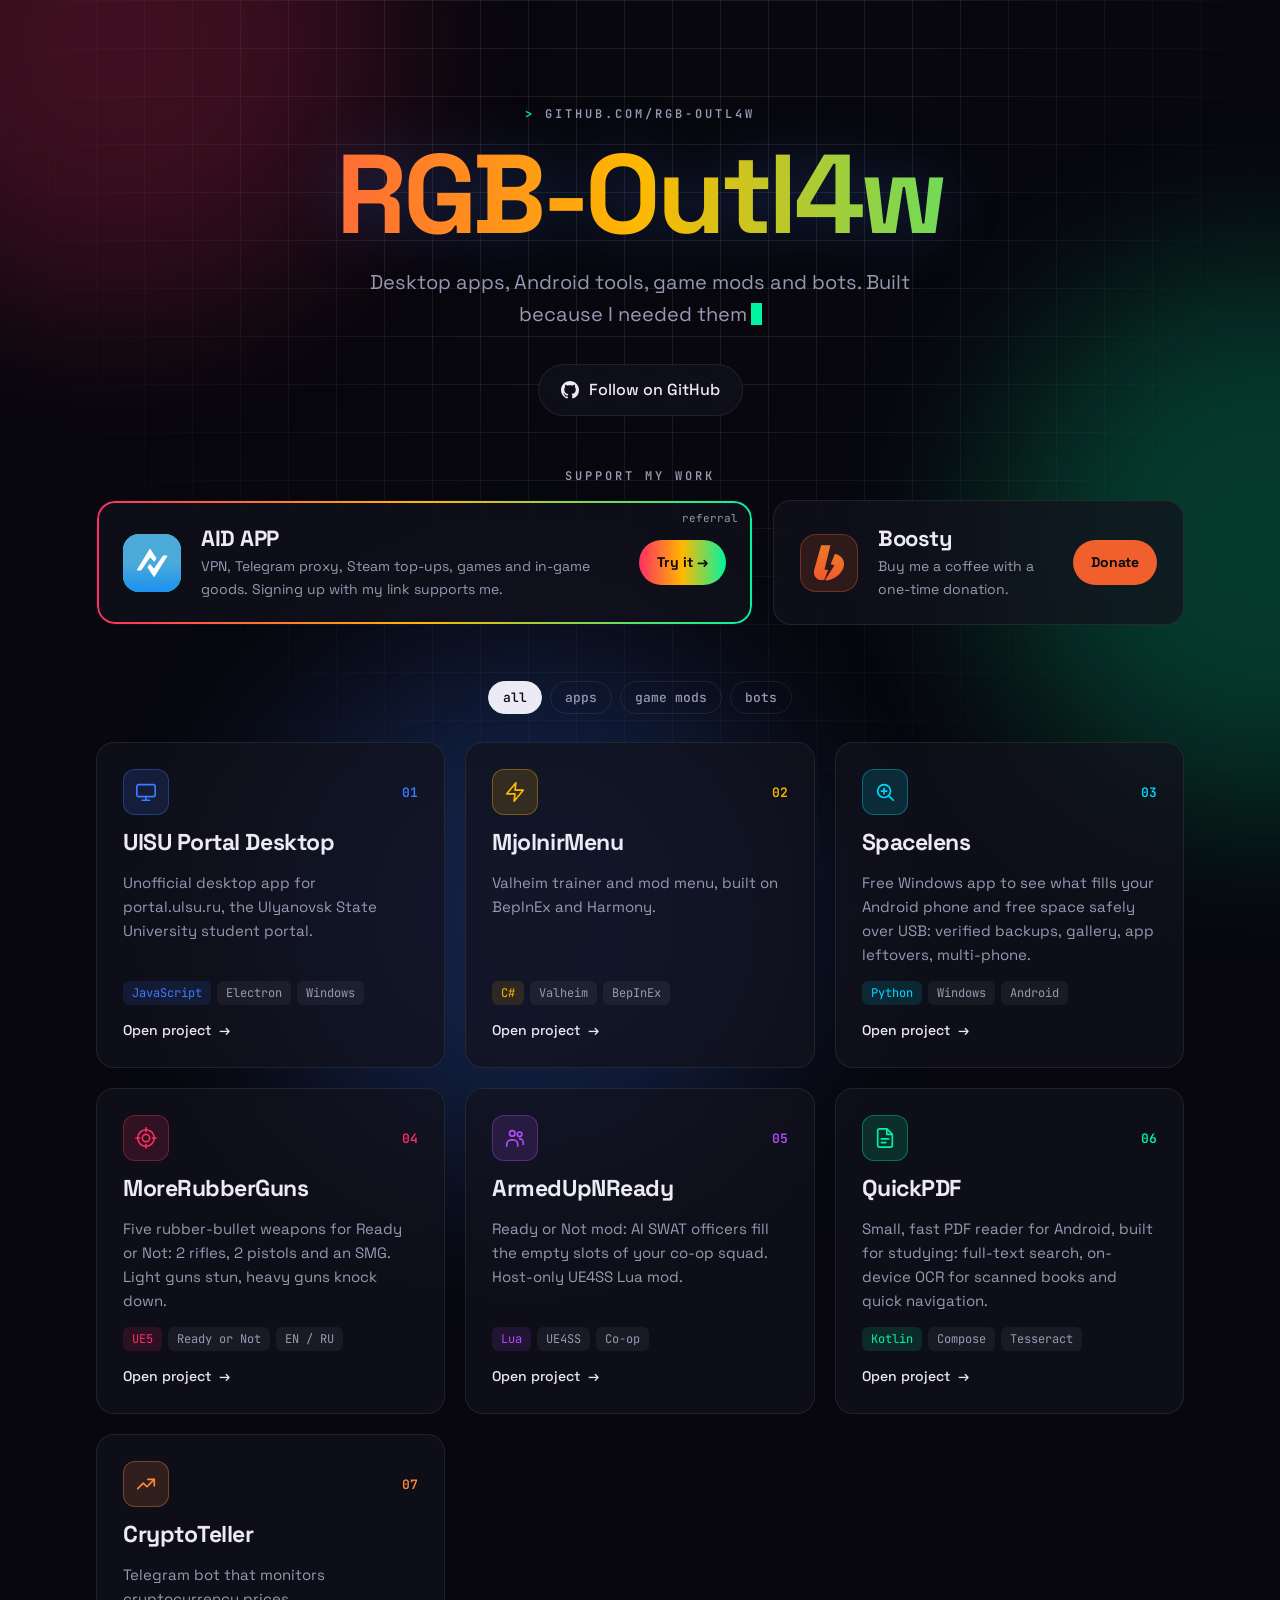
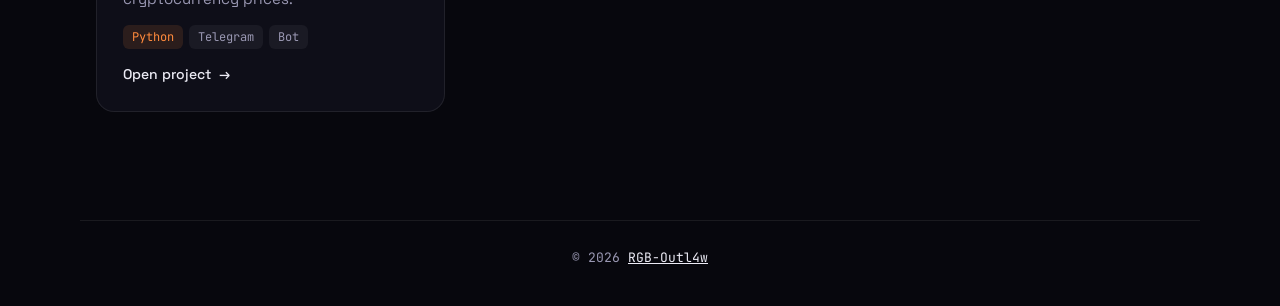
==== docs/index.html @ 531fd62b "Replace logo PNGs with inline SVG recreations Co-Authored-By: Claude Opus 5.5 <noreply@anthropic.com" ====
<!doctype html>
<html lang="en">
<head>
<meta charset="utf-8">
<meta name="viewport" content="width=device-width, initial-scale=1">
<title>RGB-Outl4w · Projects</title>
<meta name="description" content="Showcase of RGB-Outl4w's projects: desktop apps, Android apps, game mods and bots.">
<meta property="og:title" content="RGB-Outl4w · Projects">
<meta property="og:description" content="Desktop apps, Android apps, game mods and bots.">
<link rel="icon" href="data:image/svg+xml,<svg xmlns='http://www.w3.org/2000/svg' viewBox='0 0 100 100'><defs><linearGradient id='g'><stop offset='0' stop-color='%23ff2e63'/><stop offset='.5' stop-color='%2300f5a0'/><stop offset='1' stop-color='%233d7bff'/></linearGradient></defs><rect width='100' height='100' rx='22' fill='%230a0a12'/><text x='50' y='68' font-size='54' font-family='monospace' font-weight='700' text-anchor='middle' fill='url(%23g)'>O4</text></svg>">
<link rel="preconnect" href="https://fonts.googleapis.com">
<link rel="preconnect" href="https://fonts.gstatic.com" crossorigin>
<link href="https://fonts.googleapis.com/css2?family=Space+Grotesk:wght@400;500;700&family=JetBrains+Mono:wght@400;600&display=swap" rel="stylesheet">
<style>
  :root {
    --bg: #07070d;
    --panel: rgba(18, 18, 30, .72);
    --line: rgba(255, 255, 255, .08);
    --text: #ecebf5;
    --muted: #9a98b3;
    --r: #ff2e63;
    --g: #00f5a0;
    --b: #3d7bff;
    --rgb: linear-gradient(90deg, var(--r), #ffb800, var(--g), #00d9ff, var(--b), #b14dff, var(--r));
  }
  * { box-sizing: border-box; margin: 0; }
  html { scroll-behavior: smooth; }
  body {
    background: var(--bg);
    color: var(--text);
    font: 16px/1.6 "Space Grotesk", system-ui, sans-serif;
    min-height: 100vh;
    overflow-x: hidden;
  }
  /* Background: grid + drifting colour blobs */
  body::before {
    content: ""; position: fixed; inset: 0; z-index: -2;
    background-image:
      linear-gradient(var(--line) 1px, transparent 1px),
      linear-gradient(90deg, var(--line) 1px, transparent 1px);
    background-size: 48px 48px;
    mask-image: radial-gradient(ellipse at 50% 0%, #000 30%, transparent 75%);
  }
  .blob { position: fixed; z-index: -1; width: 42vmax; height: 42vmax; border-radius: 50%; filter: blur(90px); opacity: .22; animation: drift 22s ease-in-out infinite alternate; }
  .blob.r { background: var(--r); top: -18vmax; left: -12vmax; }
  .blob.g { background: var(--g); top: 30vh; right: -20vmax; animation-delay: -7s; }
  .blob.b { background: var(--b); bottom: -22vmax; left: 20vw; animation-delay: -14s; }
  @keyframes drift { to { transform: translate(8vmax, 6vmax) scale(1.15); } }

  .wrap { max-width: 1120px; margin: 0 auto; padding-inline: 16px; }

  /* Hero */
  header { padding-block: 12vh 6vh; text-align: center; }
  .tag { font: 600 12px/1 "JetBrains Mono", monospace; letter-spacing: .25em; text-transform: uppercase; color: var(--muted); }
  .tag::before { content: "> "; color: var(--g); }
  h1 {
    font-size: clamp(44px, 11vw, 112px); line-height: .95; font-weight: 700; letter-spacing: -.04em;
    margin: 22px 0 18px;
    background: var(--rgb); background-size: 300% 100%;
    -webkit-background-clip: text; background-clip: text; color: transparent;
    animation: shift 8s linear infinite;
    filter: drop-shadow(0 0 28px rgba(61, 123, 255, .25));
  }
  @keyframes shift { to { background-position: 300% 0; } }
  .lead { color: var(--muted); font-size: clamp(16px, 2.2vw, 20px); max-width: 560px; margin: 0 auto; }
  .cursor { display: inline-block; width: .55em; height: 1.1em; vertical-align: -.2em; background: var(--g); margin-left: 4px; animation: blink 1s steps(1) infinite; }
  @keyframes blink { 50% { opacity: 0; } }
  .cta { display: inline-flex; gap: 10px; align-items: center; margin-top: 34px; padding: 12px 22px; border-radius: 999px;
    color: var(--text); text-decoration: none; font-weight: 500; border: 1px solid var(--line); background: var(--panel); backdrop-filter: blur(8px);
    transition: border-color .2s, transform .2s; }
  .cta:hover { border-color: var(--g); transform: translateY(-2px); }
  .cta svg { width: 18px; height: 18px; fill: currentColor; }

  /* Support */
  .support { display: grid; grid-template-columns: 1.6fr 1fr; gap: 20px; margin-bottom: 56px; }
  .support-title { text-align: center; font: 600 12px/1 "JetBrains Mono", monospace; letter-spacing: .25em; text-transform: uppercase; color: var(--muted); margin-bottom: 18px; }
  .sup {
    --c: var(--g);
    position: relative; display: flex; align-items: center; gap: 20px; padding: 24px 26px; border-radius: 18px;
    text-decoration: none; color: inherit; background: var(--panel); backdrop-filter: blur(12px); border: 1px solid var(--line);
    overflow: hidden; transition: transform .3s, box-shadow .3s;
  }
  .sup:hover, .sup:focus-visible { transform: translateY(-4px); box-shadow: 0 18px 50px -18px color-mix(in srgb, var(--c) 60%, transparent); outline: none; }
  .sup .badge { position: absolute; top: 12px; right: 14px; font: 11px/1 "JetBrains Mono", monospace; color: var(--muted); }
  .sup .logo { flex: none; width: 58px; height: 58px; border-radius: 16px; display: grid; place-items: center; font: 700 20px/1 "Space Grotesk", sans-serif; color: var(--bg); background: var(--c); }
  .sup h3 { font-size: 22px; letter-spacing: -.02em; line-height: 1.2; }
  .sup p { color: var(--muted); font-size: 14px; margin-top: 4px; }
  .sup .body { flex: 1; min-width: 0; }
  .sup .btn {
    flex: none; padding: 11px 18px; border-radius: 999px; font-weight: 700; font-size: 14px; color: var(--bg); background: var(--c);
    transition: transform .3s;
  }
  .sup:hover .btn { transform: scale(1.06); }
  /* AID APP: always-on animated RGB border */
  .sup.aid { --c: #00f5a0; border-color: transparent; }
  .sup.aid::after {
    content: ""; position: absolute; inset: 0; border-radius: inherit; padding: 2px; pointer-events: none;
    background: var(--rgb); background-size: 300% 100%; animation: shift 5s linear infinite;
    -webkit-mask: linear-gradient(#000 0 0) content-box, linear-gradient(#000 0 0);
    -webkit-mask-composite: xor; mask-composite: exclude;
  }
  .sup.aid .btn { background: var(--rgb); background-size: 300% 100%; animation: shift 5s linear infinite; }
  .sup .logo { overflow: hidden; }
  .sup .logo svg { width: 100%; height: 100%; display: block; }
  .sup.boosty .logo { padding: 10px; background: color-mix(in srgb, var(--c) 14%, transparent); border: 1px solid color-mix(in srgb, var(--c) 35%, transparent); }
  /* Hover glow cycles through the same colours as the animated border */
  .sup.aid:hover, .sup.aid:focus-visible { animation: glow 5s linear infinite; }
  @keyframes glow {
    0%, 100% { box-shadow: 0 18px 50px -14px #ff2e63; }
    17% { box-shadow: 0 18px 50px -14px #ffb800; }
    33% { box-shadow: 0 18px 50px -14px #00f5a0; }
    50% { box-shadow: 0 18px 50px -14px #00d9ff; }
    67% { box-shadow: 0 18px 50px -14px #3d7bff; }
    83% { box-shadow: 0 18px 50px -14px #b14dff; }
  }
  .sup.boosty { --c: #f15f2c; }
  @media (max-width: 820px) {
    .support { grid-template-columns: 1fr; }
  }
  @media (max-width: 480px) {
    .sup { flex-wrap: wrap; padding: 22px; }
    .sup .btn { width: 100%; text-align: center; }
  }

  /* Filters */
  .filters { display: flex; flex-wrap: wrap; gap: 8px; justify-content: center; margin-bottom: 28px; }
  .filters button {
    font: 500 13px/1 "JetBrains Mono", monospace; color: var(--muted); cursor: pointer;
    padding: 9px 14px; border-radius: 999px; border: 1px solid var(--line); background: transparent; transition: .2s;
  }
  .filters button:hover { color: var(--text); }
  .filters button[aria-pressed="true"] { color: var(--bg); background: var(--text); border-color: var(--text); }

  /* Cards */
  .grid { display: grid; grid-template-columns: repeat(auto-fill, minmax(min(100%, 320px), 1fr)); gap: 20px; padding-bottom: 12vh; }
  .card {
    --c: var(--g);
    position: relative; display: flex; flex-direction: column; gap: 14px;
    padding: 26px; border-radius: 18px; text-decoration: none; color: inherit;
    background: var(--panel); backdrop-filter: blur(12px);
    border: 1px solid var(--line);
    transition: transform .35s cubic-bezier(.2, .8, .2, 1), border-color .35s, box-shadow .35s;
    opacity: 0; transform: translateY(24px);
  }
  .card.in { opacity: 1; transform: none; }
  .card[hidden] { display: none; }
  /* Spotlight following the cursor */
  .card::before {
    content: ""; position: absolute; inset: 0; border-radius: inherit; pointer-events: none; opacity: 0; transition: opacity .3s;
    background: radial-gradient(380px circle at var(--mx, 50%) var(--my, 50%), color-mix(in srgb, var(--c) 18%, transparent), transparent 60%);
  }
  /* Animated RGB border on hover */
  .card::after {
    content: ""; position: absolute; inset: -1px; border-radius: inherit; padding: 1px; pointer-events: none; opacity: 0; transition: opacity .3s;
    background: var(--rgb); background-size: 300% 100%; animation: shift 6s linear infinite;
    -webkit-mask: linear-gradient(#000 0 0) content-box, linear-gradient(#000 0 0);
    -webkit-mask-composite: xor; mask-composite: exclude;
  }
  .card:hover, .card:focus-visible { transform: translateY(-6px); box-shadow: 0 20px 50px -20px color-mix(in srgb, var(--c) 55%, transparent); outline: none; }
  .card:hover::before, .card:hover::after, .card:focus-visible::after { opacity: 1; }

  .top { display: flex; align-items: center; justify-content: space-between; }
  .num { font: 600 13px/1 "JetBrains Mono", monospace; color: var(--c); }
  .icon { width: 46px; height: 46px; display: grid; place-items: center; border-radius: 12px;
    background: color-mix(in srgb, var(--c) 14%, transparent); border: 1px solid color-mix(in srgb, var(--c) 35%, transparent); }
  .icon svg { width: 22px; height: 22px; stroke: var(--c); fill: none; stroke-width: 1.8; stroke-linecap: round; stroke-linejoin: round; }
  .card h2 { font-size: 23px; letter-spacing: -.02em; line-height: 1.2; }
  .card p { color: var(--muted); font-size: 15px; flex: 1; }
  .meta { display: flex; flex-wrap: wrap; gap: 6px; }
  .meta span { font: 12px/1 "JetBrains Mono", monospace; padding: 6px 9px; border-radius: 6px; background: rgba(255, 255, 255, .05); color: var(--muted); }
  .meta span:first-child { color: var(--c); background: color-mix(in srgb, var(--c) 12%, transparent); }
  .go { display: flex; align-items: center; gap: 8px; font-weight: 500; font-size: 14px; color: var(--text); }
  .go i { transition: transform .3s; font-style: normal; }
  .card:hover .go i { transform: translateX(6px); }

  footer { border-top: 1px solid var(--line); padding-block: 28px 40px; text-align: center; color: var(--muted); font: 13px "JetBrains Mono", monospace; }
  footer a { color: var(--text); }

  @media (prefers-reduced-motion: reduce) {
    *, *::before, *::after { animation: none !important; transition: none !important; }
    .card { opacity: 1; transform: none; }
  }
</style>
</head>
<body>
<div class="blob r"></div><div class="blob g"></div><div class="blob b"></div>

<header class="wrap">
  <div class="tag">github.com/RGB-Outl4w</div>
  <h1>RGB-Outl4w</h1>
  <p class="lead">Desktop apps, Android tools, game mods and bots. Built because I needed them<span class="cursor"></span></p>
  <a class="cta" href="https://github.com/RGB-Outl4w" target="_blank" rel="noopener">
    <svg viewBox="0 0 16 16" aria-hidden="true"><path d="M8 0C3.58 0 0 3.58 0 8c0 3.54 2.29 6.53 5.47 7.59.4.07.55-.17.55-.38 0-.19-.01-.82-.01-1.49-2.01.37-2.53-.49-2.69-.94-.09-.23-.48-.94-.82-1.13-.28-.15-.68-.52-.01-.53.63-.01 1.08.58 1.23.82.72 1.21 1.87.87 2.33.66.07-.52.28-.87.51-1.07-1.78-.2-3.64-.89-3.64-3.95 0-.87.31-1.59.82-2.15-.08-.2-.36-1.02.08-2.12 0 0 .67-.21 2.2.82.64-.18 1.32-.27 2-.27.68 0 1.36.09 2 .27 1.53-1.04 2.2-.82 2.2-.82.44 1.1.16 1.92.08 2.12.51.56.82 1.27.82 2.15 0 3.07-1.87 3.75-3.65 3.95.29.25.54.73.54 1.48 0 1.07-.01 1.93-.01 2.2 0 .21.15.46.55.38A8.013 8.013 0 0016 8c0-4.42-3.58-8-8-8z"/></svg>
    Follow on GitHub
  </a>
</header>

<main class="wrap">
  <div class="support-title">Support my work</div>
  <section class="support" aria-label="Support my work">
    <a class="sup aid" href="https://aidapp.in/app/?ref=dev" target="_blank" rel="sponsored noopener">
      <span class="badge">referral</span>
      <div class="logo"><svg viewBox="0 0 640 640" role="img" aria-label="AID APP logo">
        <defs><linearGradient id="aid-g" x1="0" y1="0" x2="0" y2="1"><stop offset=".5" stop-color="#4baad8"/><stop offset="1" stop-color="#1c91f0"/></linearGradient></defs>
        <rect width="640" height="640" fill="url(#aid-g)"/>
        <g fill="#fff" stroke="#fff" stroke-width="10" stroke-linejoin="round">
          <path d="M157 397 L298 167 L364 268 L344 300 L298 252 L198 398 Z"/>
          <path d="M275 366 L297 336 L342 388 L444 242 L486 242 L343 471 Z"/>
        </g>
      </svg></div>
      <div class="body">
        <h3>AID APP</h3>
        <p>VPN, Telegram proxy, Steam top-ups, games and in-game goods. Signing up with my link supports me.</p>
      </div>
      <span class="btn">Try it &rarr;</span>
    </a>
    <a class="sup boosty" href="https://boosty.to/rgboutlaw/donate" target="_blank" rel="noopener">
      <div class="logo"><svg viewBox="47 46 232 232" role="img" aria-label="Boosty logo">
        <defs><linearGradient id="boosty-g" x1="0" y1="0" x2="0" y2="1"><stop offset="0" stop-color="#ef7828"/><stop offset="1" stop-color="#f15a2c"/></linearGradient></defs>
        <g fill="url(#boosty-g)">
          <path d="M112 48 L172 48 L134 206 L158 206 L134 268 C120 276 96 272 80 258 C66 245 64 225 68 205 Z"/>
          <path d="M200 104 C232 106 262 135 260 170 C258 220 205 268 150 274 L138 272 L198 176 L174 170 Z"/>
        </g>
      </svg></div>
      <div class="body">
        <h3>Boosty</h3>
        <p>Buy me a coffee with a one-time donation.</p>
      </div>
      <span class="btn">Donate</span>
    </a>
  </section>

  <div class="filters" role="group" aria-label="Filter projects">
    <button aria-pressed="true" data-f="all">all</button>
    <button aria-pressed="false" data-f="app">apps</button>
    <button aria-pressed="false" data-f="mod">game mods</button>
    <button aria-pressed="false" data-f="bot">bots</button>
  </div>

  <div class="grid">
    <a class="card" data-cat="app" style="--c:#3d7bff" href="https://rgb-outl4w.github.io/UlSU-Portal-Desktop/">
      <div class="top"><div class="icon"><svg viewBox="0 0 24 24"><rect x="2" y="4" width="20" height="13" rx="2"/><path d="M8 21h8M12 17v4"/></svg></div><span class="num">01</span></div>
      <h2>UlSU Portal Desktop</h2>
      <p>Unofficial desktop app for portal.ulsu.ru, the Ulyanovsk State University student portal.</p>
      <div class="meta"><span>JavaScript</span><span>Electron</span><span>Windows</span></div>
      <div class="go">Open project <i>&rarr;</i></div>
    </a>

    <a class="card" data-cat="mod" style="--c:#ffb800" href="https://rgb-outl4w.github.io/MjolnirMenu/">
      <div class="top"><div class="icon"><svg viewBox="0 0 24 24"><path d="M13 2 3 14h9l-1 8 10-12h-9l1-8z"/></svg></div><span class="num">02</span></div>
      <h2>MjolnirMenu</h2>
      <p>Valheim trainer and mod menu, built on BepInEx and Harmony.</p>
      <div class="meta"><span>C#</span><span>Valheim</span><span>BepInEx</span></div>
      <div class="go">Open project <i>&rarr;</i></div>
    </a>

    <a class="card" data-cat="app" style="--c:#00d9ff" href="https://rgb-outl4w.github.io/Spacelens/">
      <div class="top"><div class="icon"><svg viewBox="0 0 24 24"><circle cx="11" cy="11" r="7"/><path d="m21 21-4.3-4.3M11 8v6M8 11h6"/></svg></div><span class="num">03</span></div>
      <h2>Spacelens</h2>
      <p>Free Windows app to see what fills your Android phone and free space safely over USB: verified backups, gallery, app leftovers, multi-phone.</p>
      <div class="meta"><span>Python</span><span>Windows</span><span>Android</span></div>
      <div class="go">Open project <i>&rarr;</i></div>
    </a>

    <a class="card" data-cat="mod" style="--c:#ff2e63" href="https://rgb-outl4w.github.io/MoreRubberGuns/">
      <div class="top"><div class="icon"><svg viewBox="0 0 24 24"><circle cx="12" cy="12" r="9"/><circle cx="12" cy="12" r="4"/><path d="M12 1v4M12 19v4M1 12h4M19 12h4"/></svg></div><span class="num">04</span></div>
      <h2>MoreRubberGuns</h2>
      <p>Five rubber-bullet weapons for Ready or Not: 2 rifles, 2 pistols and an SMG. Light guns stun, heavy guns knock down.</p>
      <div class="meta"><span>UE5</span><span>Ready or Not</span><span>EN / RU</span></div>
      <div class="go">Open project <i>&rarr;</i></div>
    </a>

    <a class="card" data-cat="mod" style="--c:#b14dff" href="https://rgb-outl4w.github.io/ArmedUpNReady/">
      <div class="top"><div class="icon"><svg viewBox="0 0 24 24"><circle cx="9" cy="7" r="3"/><path d="M3 21v-2a5 5 0 0 1 5-5h2a5 5 0 0 1 5 5v2"/><circle cx="17" cy="8" r="2.5"/><path d="M17 13a4 4 0 0 1 4 4v2"/></svg></div><span class="num">05</span></div>
      <h2>ArmedUpNReady</h2>
      <p>Ready or Not mod: AI SWAT officers fill the empty slots of your co-op squad. Host-only UE4SS Lua mod.</p>
      <div class="meta"><span>Lua</span><span>UE4SS</span><span>Co-op</span></div>
      <div class="go">Open project <i>&rarr;</i></div>
    </a>

    <a class="card" data-cat="app" style="--c:#00f5a0" href="https://rgb-outl4w.github.io/quickpdf-android/">
      <div class="top"><div class="icon"><svg viewBox="0 0 24 24"><path d="M14 2H6a2 2 0 0 0-2 2v16a2 2 0 0 0 2 2h12a2 2 0 0 0 2-2V8z"/><path d="M14 2v6h6M8 13h8M8 17h5"/></svg></div><span class="num">06</span></div>
      <h2>QuickPDF</h2>
      <p>Small, fast PDF reader for Android, built for studying: full-text search, on-device OCR for scanned books and quick navigation.</p>
      <div class="meta"><span>Kotlin</span><span>Compose</span><span>Tesseract</span></div>
      <div class="go">Open project <i>&rarr;</i></div>
    </a>

    <a class="card" data-cat="bot" style="--c:#ff8a3d" href="https://rgb-outl4w.github.io/CryptoTeller/">
      <div class="top"><div class="icon"><svg viewBox="0 0 24 24"><path d="M3 17l6-6 4 4 8-8"/><path d="M14 7h7v7"/></svg></div><span class="num">07</span></div>
      <h2>CryptoTeller</h2>
      <p>Telegram bot that monitors cryptocurrency prices.</p>
      <div class="meta"><span>Python</span><span>Telegram</span><span>Bot</span></div>
      <div class="go">Open project <i>&rarr;</i></div>
    </a>
  </div>
</main>

<footer class="wrap">&copy; <span id="y">2026</span> <a href="https://github.com/RGB-Outl4w">RGB-Outl4w</a></footer>

<script>
  document.getElementById('y').textContent = new Date().getFullYear();
  const cards = [...document.querySelectorAll('.card')];

  // Staggered reveal on scroll
  const io = new IntersectionObserver(es => es.forEach(e => {
    if (e.isIntersecting) { e.target.classList.add('in'); io.unobserve(e.target); }
  }), { threshold: .1 });
  cards.forEach((c, i) => { c.style.transitionDelay = (i % 3) * 80 + 'ms'; io.observe(c); });

  // Cursor spotlight
  cards.forEach(c => c.addEventListener('pointermove', e => {
    const r = c.getBoundingClientRect();
    c.style.setProperty('--mx', e.clientX - r.left + 'px');
    c.style.setProperty('--my', e.clientY - r.top + 'px');
  }));

  // Category filter
  document.querySelectorAll('.filters button').forEach(b => b.addEventListener('click', () => {
    document.querySelectorAll('.filters button').forEach(x => x.setAttribute('aria-pressed', x === b));
    cards.forEach(c => c.hidden = b.dataset.f !== 'all' && c.dataset.cat !== b.dataset.f);
  }));
</script>
</body>
</html>
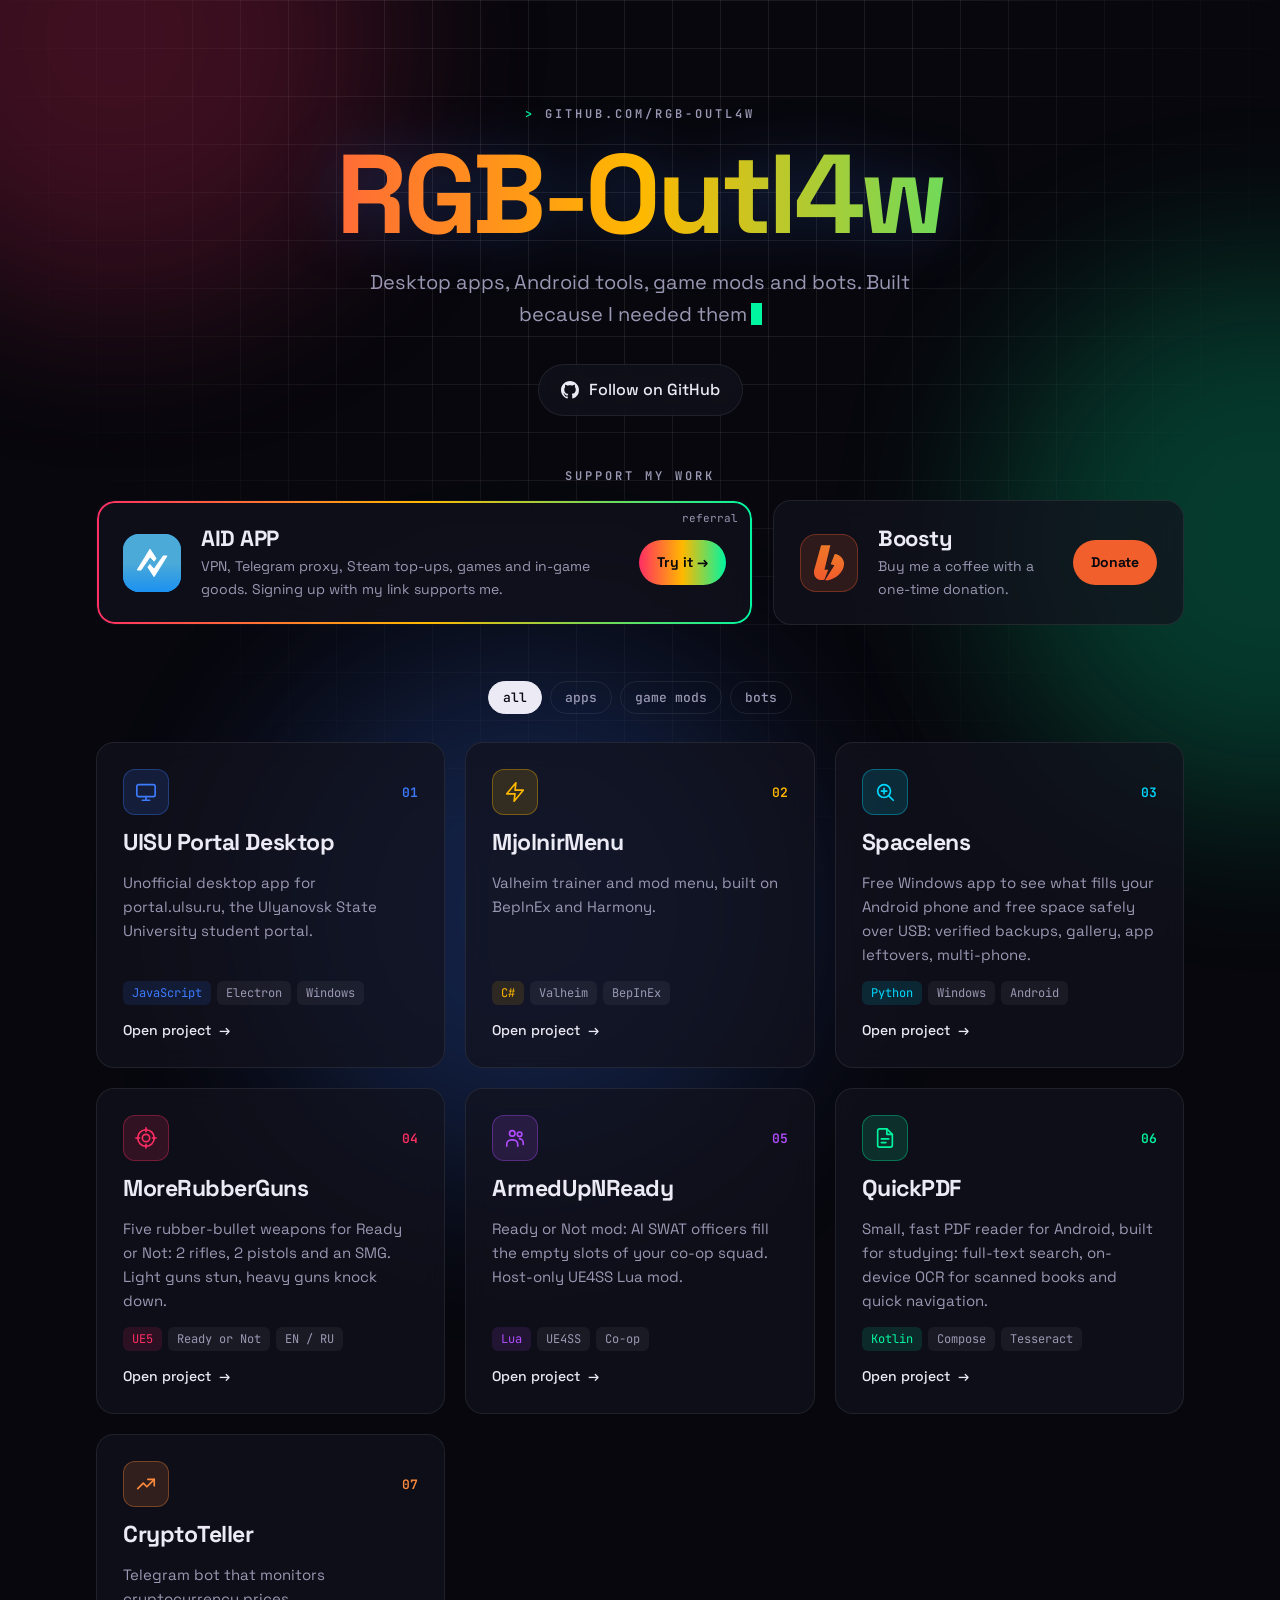
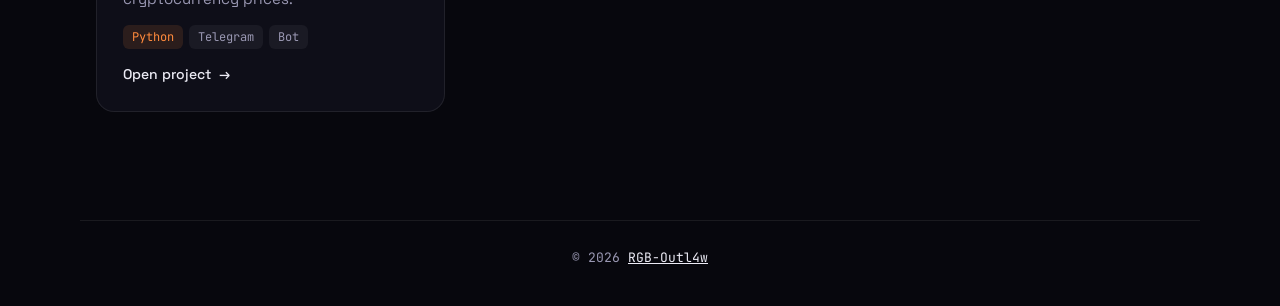
==== commit 3bb96a0f: "AID card hover glow: constant logo blue Co-Authored-By: Claude Opus 5.5 <noreply@anthropic.com>" ====
--- a/docs/index.html
+++ b/docs/index.html
@@ -92,7 +92,7 @@
   }
   .sup:hover .btn { transform: scale(1.06); }
   /* AID APP: always-on animated RGB border */
-  .sup.aid { --c: #00f5a0; border-color: transparent; }
+  .sup.aid { --c: #1c91f0; border-color: transparent; }
   .sup.aid::after {
     content: ""; position: absolute; inset: 0; border-radius: inherit; padding: 2px; pointer-events: none;
     background: var(--rgb); background-size: 300% 100%; animation: shift 5s linear infinite;
@@ -103,16 +103,6 @@
   .sup .logo { overflow: hidden; }
   .sup .logo svg { width: 100%; height: 100%; display: block; }
   .sup.boosty .logo { padding: 10px; background: color-mix(in srgb, var(--c) 14%, transparent); border: 1px solid color-mix(in srgb, var(--c) 35%, transparent); }
-  /* Hover glow cycles through the same colours as the animated border */
-  .sup.aid:hover, .sup.aid:focus-visible { animation: glow 5s linear infinite; }
-  @keyframes glow {
-    0%, 100% { box-shadow: 0 18px 50px -14px #ff2e63; }
-    17% { box-shadow: 0 18px 50px -14px #ffb800; }
-    33% { box-shadow: 0 18px 50px -14px #00f5a0; }
-    50% { box-shadow: 0 18px 50px -14px #00d9ff; }
-    67% { box-shadow: 0 18px 50px -14px #3d7bff; }
-    83% { box-shadow: 0 18px 50px -14px #b14dff; }
-  }
   .sup.boosty { --c: #f15f2c; }
   @media (max-width: 820px) {
     .support { grid-template-columns: 1fr; }
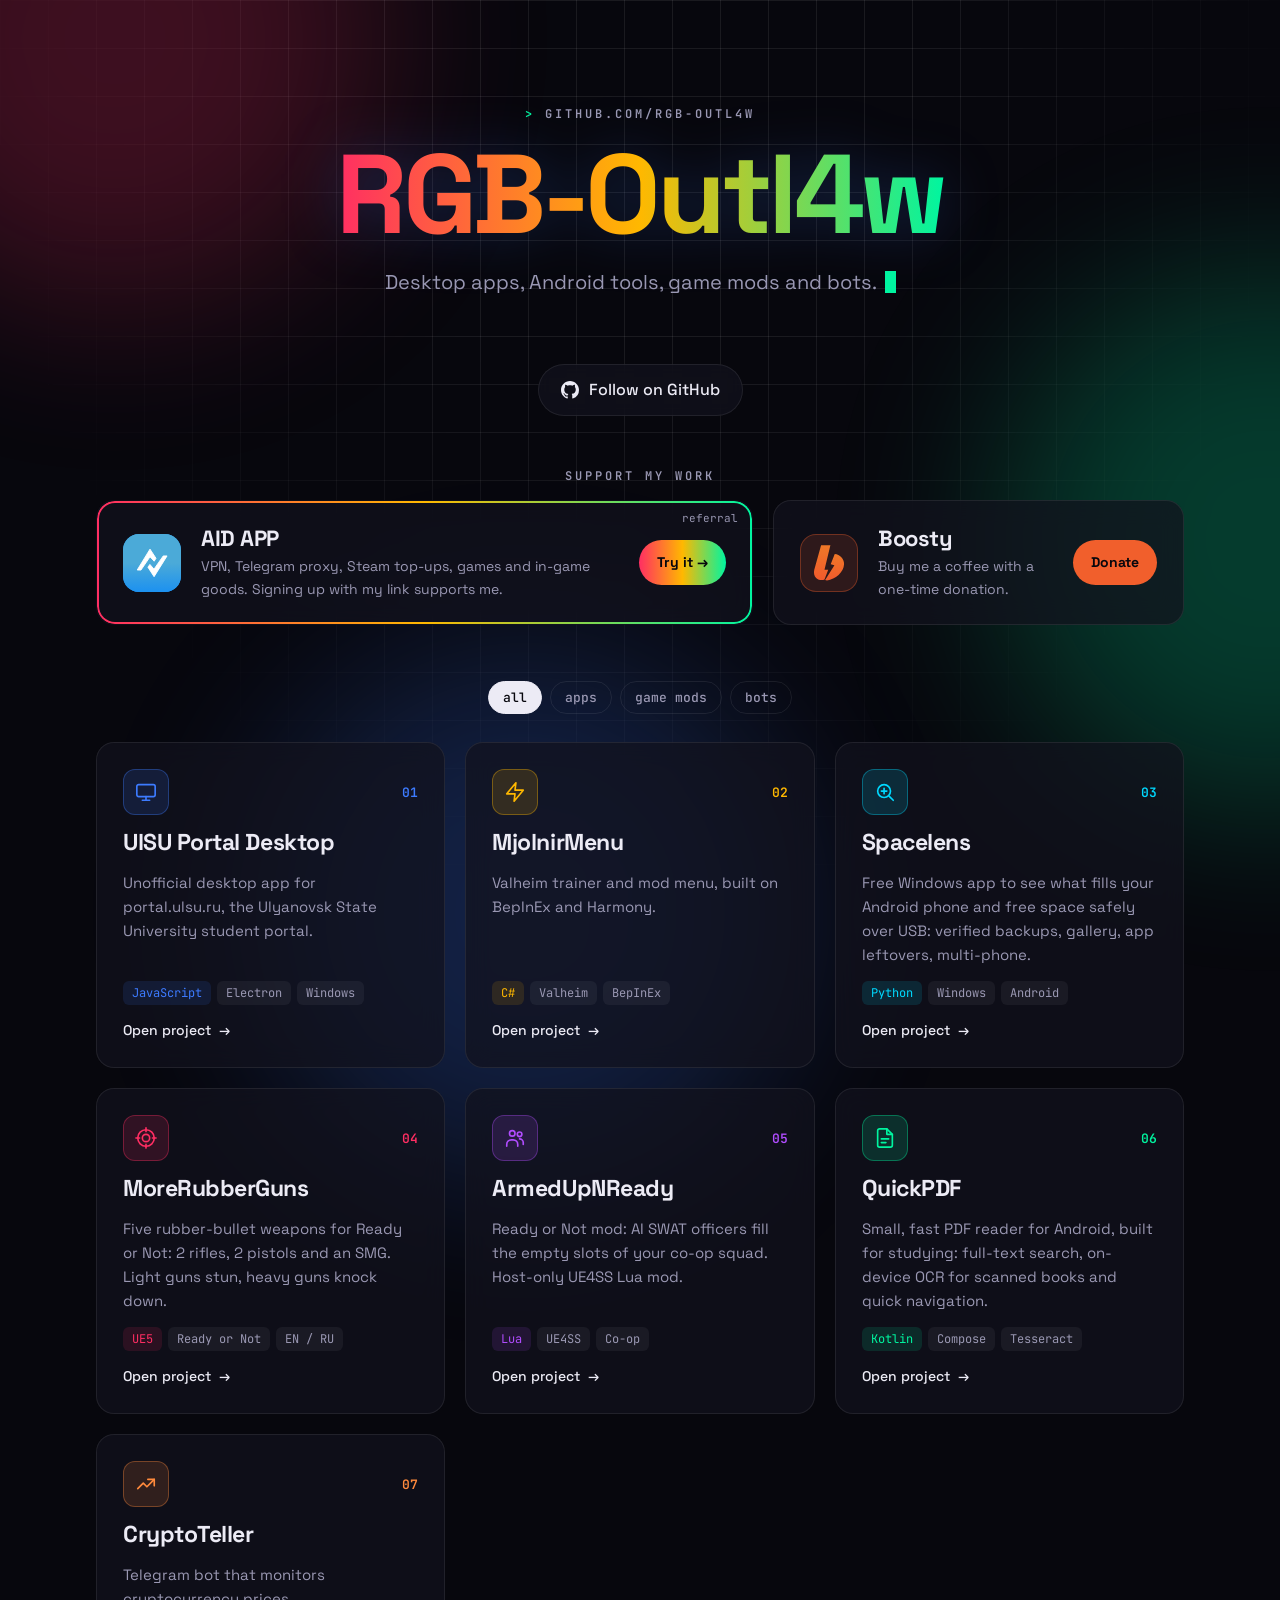
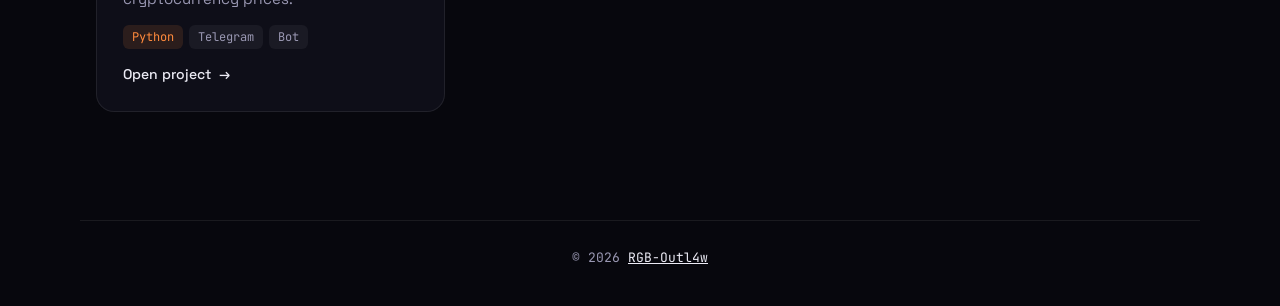
==== commit cf64fbca: "Add animations and easter eggs to showcase page Animations: typing tagline, name glitch, 3D card til" ====
--- a/docs/index.html
+++ b/docs/index.html
@@ -46,6 +46,9 @@
   .blob.g { background: var(--g); top: 30vh; right: -20vmax; animation-delay: -7s; }
   .blob.b { background: var(--b); bottom: -22vmax; left: 20vw; animation-delay: -14s; }
   @keyframes drift { to { transform: translate(8vmax, 6vmax) scale(1.15); } }
+  /* Blobs lean toward the mouse (--px/--py set from JS, -1..1) */
+  .blob { translate: calc(var(--px, 0) * var(--k) * 3vmax) calc(var(--py, 0) * var(--k) * 3vmax); transition: translate 1.5s cubic-bezier(.2, .8, .2, 1); }
+  .blob.r { --k: 1; } .blob.g { --k: -1.4; } .blob.b { --k: 1.8; }
 
   .wrap { max-width: 1120px; margin: 0 auto; padding-inline: 16px; }
 
@@ -54,12 +57,45 @@
   .tag { font: 600 12px/1 "JetBrains Mono", monospace; letter-spacing: .25em; text-transform: uppercase; color: var(--muted); }
   .tag::before { content: "> "; color: var(--g); }
   h1 {
+    position: relative; cursor: default; user-select: none; -webkit-user-select: none;
     font-size: clamp(44px, 11vw, 112px); line-height: .95; font-weight: 700; letter-spacing: -.04em;
     margin: 22px 0 18px;
+    filter: drop-shadow(0 0 28px rgba(61, 123, 255, .25));
+  }
+  h1 .name {
+    display: inline-block;
     background: var(--rgb); background-size: 300% 100%;
     -webkit-background-clip: text; background-clip: text; color: transparent;
     animation: shift 8s linear infinite;
-    filter: drop-shadow(0 0 28px rgba(61, 123, 255, .25));
+  }
+  /* Glitch: red and cyan copies, sliced and offset for ~300ms */
+  h1::before, h1::after { content: attr(data-text); position: absolute; inset: 0; pointer-events: none; opacity: 0; mix-blend-mode: screen; }
+  h1::before { color: var(--r); }
+  h1::after { color: #00d9ff; }
+  h1.glitch::before { animation: glitch-a .32s steps(1) both; }
+  h1.glitch::after { animation: glitch-b .32s steps(1) both; }
+  h1.glitch .name { animation: shift 8s linear infinite, jitter .32s steps(1); }
+  @keyframes glitch-a {
+    0% { opacity: .9; clip-path: inset(8% 0 62% 0); transform: translate(-7px, -2px); }
+    20% { clip-path: inset(58% 0 18% 0); transform: translate(6px, 2px); }
+    40% { clip-path: inset(30% 0 46% 0); transform: translate(-4px, 1px); }
+    60% { clip-path: inset(72% 0 6% 0); transform: translate(7px, -1px); }
+    80% { clip-path: inset(18% 0 70% 0); transform: translate(-5px, 0); }
+    100% { opacity: 0; }
+  }
+  @keyframes glitch-b {
+    0% { opacity: .9; clip-path: inset(64% 0 10% 0); transform: translate(7px, 2px); }
+    20% { clip-path: inset(12% 0 66% 0); transform: translate(-6px, -1px); }
+    40% { clip-path: inset(44% 0 32% 0); transform: translate(5px, 0); }
+    60% { clip-path: inset(4% 0 80% 0); transform: translate(-7px, 2px); }
+    80% { clip-path: inset(76% 0 8% 0); transform: translate(4px, -2px); }
+    100% { opacity: 0; }
+  }
+  @keyframes jitter {
+    0% { transform: translate(2px, -1px) skewX(-6deg); }
+    33% { transform: translate(-3px, 1px); }
+    66% { transform: translate(1px, 0) skewX(4deg); }
+    100% { transform: none; }
   }
   @keyframes shift { to { background-position: 300% 0; } }
   .lead { color: var(--muted); font-size: clamp(16px, 2.2vw, 20px); max-width: 560px; margin: 0 auto; }
@@ -67,7 +103,7 @@
   @keyframes blink { 50% { opacity: 0; } }
   .cta { display: inline-flex; gap: 10px; align-items: center; margin-top: 34px; padding: 12px 22px; border-radius: 999px;
     color: var(--text); text-decoration: none; font-weight: 500; border: 1px solid var(--line); background: var(--panel); backdrop-filter: blur(8px);
-    transition: border-color .2s, transform .2s; }
+    transition: border-color .2s, transform .2s, translate .25s ease-out; }
   .cta:hover { border-color: var(--g); transform: translateY(-2px); }
   .cta svg { width: 18px; height: 18px; fill: currentColor; }
 
@@ -88,7 +124,7 @@
   .sup .body { flex: 1; min-width: 0; }
   .sup .btn {
     flex: none; padding: 11px 18px; border-radius: 999px; font-weight: 700; font-size: 14px; color: var(--bg); background: var(--c);
-    transition: transform .3s;
+    transition: transform .3s, translate .25s ease-out;
   }
   .sup:hover .btn { transform: scale(1.06); }
   /* AID APP: always-on animated RGB border */
@@ -146,7 +182,8 @@
     -webkit-mask: linear-gradient(#000 0 0) content-box, linear-gradient(#000 0 0);
     -webkit-mask-composite: xor; mask-composite: exclude;
   }
-  .card:hover, .card:focus-visible { transform: translateY(-6px); box-shadow: 0 20px 50px -20px color-mix(in srgb, var(--c) 55%, transparent); outline: none; }
+  .card:hover { transition-duration: .12s, .35s, .35s; }
+  .card:hover, .card:focus-visible { transform: perspective(900px) rotateX(var(--rx, 0deg)) rotateY(var(--ry, 0deg)) translateY(-6px); box-shadow: 0 20px 50px -20px color-mix(in srgb, var(--c) 55%, transparent); outline: none; }
   .card:hover::before, .card:hover::after, .card:focus-visible::after { opacity: 1; }
 
   .top { display: flex; align-items: center; justify-content: space-between; }
@@ -166,6 +203,60 @@
   footer { border-top: 1px solid var(--line); padding-block: 28px 40px; text-align: center; color: var(--muted); font: 13px "JetBrains Mono", monospace; }
   footer a { color: var(--text); }
 
+  /* Cursor trail */
+  #trail { position: fixed; inset: 0; pointer-events: none; z-index: 60; }
+
+  /* Themes (click the name 7 times, or `theme` in the terminal) */
+  html[data-theme="matrix"] { --r: #00ff41; --g: #7dff9a; --b: #00b32c; --rgb: linear-gradient(90deg, #00a82b, #00ff41, #b6ffc8, #00ff41, #00a82b); }
+  html[data-theme="synthwave"] { --r: #ff2a6d; --g: #05d9e8; --b: #b967ff; --rgb: linear-gradient(90deg, #ff2a6d, #ff71ce, #b967ff, #05d9e8, #01cdfe, #ff2a6d); }
+  html[data-theme="mono"] { --r: #ffffff; --g: #d0d0d8; --b: #8a8a99; --rgb: linear-gradient(90deg, #fff, #77778a, #fff, #55555f, #fff); }
+
+  /* Konami rave */
+  @keyframes hue { to { filter: hue-rotate(360deg); } }
+  @keyframes hue-blur { from { filter: blur(90px) hue-rotate(0deg); } to { filter: blur(90px) hue-rotate(360deg); } }
+  body.rave header, body.rave main { animation: hue 3s linear infinite; }
+  body.rave .blob { opacity: .5; animation: drift 4s ease-in-out infinite alternate, hue-blur 2s linear infinite; }
+  body.rave .card::after { opacity: 1; animation-duration: 1.5s; }
+
+  /* Terminal */
+  .term {
+    position: fixed; z-index: 70; top: 16px; left: 50%; width: min(720px, calc(100% - 32px));
+    translate: -50% calc(-100% - 32px); visibility: hidden; transition: translate .35s cubic-bezier(.2, .8, .2, 1), visibility 0s .35s;
+    background: rgba(8, 8, 14, .96); border: 1px solid var(--line); border-radius: 14px; box-shadow: 0 30px 80px -20px #000;
+    font: 13px/1.6 "JetBrains Mono", monospace; overflow: hidden;
+  }
+  .term.open { translate: -50% 0; visibility: visible; transition: translate .35s cubic-bezier(.2, .8, .2, 1), visibility 0s; }
+  .term-bar { display: flex; gap: 6px; align-items: center; padding: 10px 14px; border-bottom: 1px solid var(--line); color: var(--muted); }
+  .term-bar i { width: 10px; height: 10px; border-radius: 50%; background: var(--r); }
+  .term-bar i:nth-child(2) { background: #ffb800; }
+  .term-bar i:nth-child(3) { background: var(--g); }
+  .term-bar span { margin-left: 8px; }
+  .term-out { max-height: 50vh; overflow-y: auto; padding: 12px 14px 0; white-space: pre-wrap; word-break: break-word; }
+  .term-out .dim { color: var(--muted); }
+  .term-out .ok { color: var(--g); }
+  .term-out .err { color: var(--r); }
+  .term-in { display: flex; gap: 8px; padding: 6px 14px 14px; }
+  .term-in label { color: var(--g); white-space: nowrap; }
+  .term-in input { flex: 1; min-width: 0; background: none; border: 0; outline: none; color: var(--text); font: inherit; caret-color: var(--g); }
+
+  /* Toast */
+  .toast {
+    position: fixed; z-index: 80; left: 50%; bottom: 24px; translate: -50% 20px; opacity: 0; pointer-events: none;
+    padding: 10px 16px; border-radius: 999px; background: rgba(8, 8, 14, .92); border: 1px solid var(--line);
+    font: 13px "JetBrains Mono", monospace; transition: .3s;
+  }
+  .toast.show { translate: -50% 0; opacity: 1; }
+
+  /* Idle screensaver */
+  .idle { position: fixed; inset: 0; z-index: 90; background: rgba(0, 0, 0, .9); display: none; }
+  .idle.on { display: block; }
+  .idle span {
+    position: absolute; left: 0; top: 0; white-space: nowrap;
+    font: 700 clamp(28px, 6vw, 56px)/1 "Space Grotesk", sans-serif; letter-spacing: -.04em;
+    color: hsl(var(--h, 160) 100% 60%); text-shadow: 0 0 30px currentColor;
+  }
+  .idle small { position: absolute; bottom: 24px; left: 0; right: 0; text-align: center; color: var(--muted); font: 12px "JetBrains Mono", monospace; }
+
   @media (prefers-reduced-motion: reduce) {
     *, *::before, *::after { animation: none !important; transition: none !important; }
     .card { opacity: 1; transform: none; }
@@ -177,8 +268,8 @@
 
 <header class="wrap">
   <div class="tag">github.com/RGB-Outl4w</div>
-  <h1>RGB-Outl4w</h1>
-  <p class="lead">Desktop apps, Android tools, game mods and bots. Built because I needed them<span class="cursor"></span></p>
+  <h1 data-text="RGB-Outl4w"><span class="name">RGB-Outl4w</span></h1>
+  <p class="lead"><span id="typed">Desktop apps, Android tools, game mods and bots. Built because I needed them</span><span class="cursor"></span></p>
   <a class="cta" href="https://github.com/RGB-Outl4w" target="_blank" rel="noopener">
     <svg viewBox="0 0 16 16" aria-hidden="true"><path d="M8 0C3.58 0 0 3.58 0 8c0 3.54 2.29 6.53 5.47 7.59.4.07.55-.17.55-.38 0-.19-.01-.82-.01-1.49-2.01.37-2.53-.49-2.69-.94-.09-.23-.48-.94-.82-1.13-.28-.15-.68-.52-.01-.53.63-.01 1.08.58 1.23.82.72 1.21 1.87.87 2.33.66.07-.52.28-.87.51-1.07-1.78-.2-3.64-.89-3.64-3.95 0-.87.31-1.59.82-2.15-.08-.2-.36-1.02.08-2.12 0 0 .67-.21 2.2.82.64-.18 1.32-.27 2-.27.68 0 1.36.09 2 .27 1.53-1.04 2.2-.82 2.2-.82.44 1.1.16 1.92.08 2.12.51.56.82 1.27.82 2.15 0 3.07-1.87 3.75-3.65 3.95.29.25.54.73.54 1.48 0 1.07-.01 1.93-.01 2.2 0 .21.15.46.55.38A8.013 8.013 0 0016 8c0-4.42-3.58-8-8-8z"/></svg>
     Follow on GitHub
@@ -288,22 +379,241 @@
 
 <footer class="wrap">&copy; <span id="y">2026</span> <a href="https://github.com/RGB-Outl4w">RGB-Outl4w</a></footer>
 
+<canvas id="trail" aria-hidden="true"></canvas>
+
+<div class="term" role="dialog" aria-label="Terminal">
+  <div class="term-bar"><i></i><i></i><i></i><span>outlaw@rgb: ~</span></div>
+  <div class="term-out" id="term-out" aria-live="polite"></div>
+  <form class="term-in" id="term-form" autocomplete="off"><label for="term-input">outlaw@rgb:~$</label><input id="term-input" spellcheck="false" autocapitalize="off"></form>
+</div>
+
+<div class="toast" role="status"></div>
+
+<div class="idle" aria-hidden="true"><span>RGB-Outl4w</span><small>move the mouse to wake up</small></div>
+
 <script>
+  const $ = s => document.querySelector(s);
+  const motion = !matchMedia('(prefers-reduced-motion: reduce)').matches;
+  const finePointer = matchMedia('(hover: hover) and (pointer: fine)').matches;
+  const root = document.documentElement;
+
   document.getElementById('y').textContent = new Date().getFullYear();
   const cards = [...document.querySelectorAll('.card')];
 
-  // Staggered reveal on scroll
+  const toastEl = $('.toast'); let toastT;
+  function toast(msg) {
+    toastEl.textContent = msg; toastEl.classList.add('show');
+    clearTimeout(toastT); toastT = setTimeout(() => toastEl.classList.remove('show'), 2400);
+  }
+
+  // Staggered reveal on scroll (delay cleared afterwards so hover isn't delayed)
   const io = new IntersectionObserver(es => es.forEach(e => {
-    if (e.isIntersecting) { e.target.classList.add('in'); io.unobserve(e.target); }
+    if (!e.isIntersecting) return;
+    e.target.classList.add('in'); io.unobserve(e.target);
+    setTimeout(() => e.target.style.transitionDelay = '', 600);
   }), { threshold: .1 });
   cards.forEach((c, i) => { c.style.transitionDelay = (i % 3) * 80 + 'ms'; io.observe(c); });
 
-  // Cursor spotlight
-  cards.forEach(c => c.addEventListener('pointermove', e => {
-    const r = c.getBoundingClientRect();
-    c.style.setProperty('--mx', e.clientX - r.left + 'px');
-    c.style.setProperty('--my', e.clientY - r.top + 'px');
-  }));
+  // Cursor spotlight + 3D tilt
+  cards.forEach(c => {
+    c.addEventListener('pointermove', e => {
+      const r = c.getBoundingClientRect(), x = e.clientX - r.left, y = e.clientY - r.top;
+      c.style.setProperty('--mx', x + 'px');
+      c.style.setProperty('--my', y + 'px');
+      if (motion && finePointer) {
+        c.style.setProperty('--ry', (x / r.width - .5) * 10 + 'deg');
+        c.style.setProperty('--rx', (.5 - y / r.height) * 10 + 'deg');
+      }
+    });
+    c.addEventListener('pointerleave', () => { c.style.removeProperty('--rx'); c.style.removeProperty('--ry'); });
+  });
+
+  // Typing tagline
+  if (motion) {
+    const typed = $('#typed'), full = typed.textContent, lead = typed.parentElement;
+    lead.style.minHeight = lead.offsetHeight + 'px';
+    typed.textContent = '';
+    let i = 0;
+    setTimeout(function step() {
+      typed.textContent = full.slice(0, ++i);
+      if (i < full.length) setTimeout(step, 25 + Math.random() * 45);
+    }, 500);
+  }
+
+  // Glitch on the name: every few seconds and on hover
+  const h1 = $('h1');
+  function glitch() {
+    if (!motion) return;
+    h1.classList.remove('glitch'); void h1.offsetWidth; h1.classList.add('glitch');
+    setTimeout(() => h1.classList.remove('glitch'), 340);
+  }
+  if (motion) {
+    (function loop() { setTimeout(() => { glitch(); loop(); }, 3000 + Math.random() * 4000); })();
+    h1.addEventListener('pointerenter', glitch);
+  }
+
+  // Themes: click the name 7 times
+  const themes = ['rgb', 'matrix', 'synthwave', 'mono'];
+  function setTheme(t) { if (t === 'rgb') delete root.dataset.theme; else root.dataset.theme = t; }
+  let clicks = 0, clickT;
+  h1.addEventListener('click', () => {
+    glitch();
+    clearTimeout(clickT); clickT = setTimeout(() => clicks = 0, 1500);
+    if (++clicks < 7) return;
+    clicks = 0;
+    const next = themes[(themes.indexOf(root.dataset.theme || 'rgb') + 1) % themes.length];
+    setTheme(next); toast(`theme: ${next}`);
+  });
+
+  if (motion && finePointer) {
+    // Magnetic buttons
+    function magnet(el, area, k, max) {
+      const cl = v => Math.max(-max, Math.min(max, v));
+      area.addEventListener('pointermove', e => {
+        const r = el.getBoundingClientRect();
+        el.style.translate = `${cl((e.clientX - r.left - r.width / 2) * k)}px ${cl((e.clientY - r.top - r.height / 2) * k)}px`;
+      });
+      area.addEventListener('pointerleave', () => el.style.translate = '');
+    }
+    const cta = $('.cta');
+    magnet(cta, cta, .3, 10);
+    document.querySelectorAll('.sup').forEach(s => magnet(s.querySelector('.btn'), s, .12, 10));
+
+    // Background parallax + RGB cursor trail
+    const cv = $('#trail'), ctx = cv.getContext('2d');
+    let pts = [], hue = 0, running = false;
+    const size = () => {
+      const d = devicePixelRatio || 1;
+      cv.width = innerWidth * d; cv.height = innerHeight * d; ctx.setTransform(d, 0, 0, d, 0, 0);
+    };
+    size(); addEventListener('resize', size);
+    addEventListener('pointermove', e => {
+      root.style.setProperty('--px', (e.clientX / innerWidth - .5) * 2);
+      root.style.setProperty('--py', (e.clientY / innerHeight - .5) * 2);
+      pts.push({ x: e.clientX, y: e.clientY, t: 1, h: hue = (hue + 3) % 360 });
+      if (!running) { running = true; requestAnimationFrame(draw); }
+    });
+    function draw() {
+      ctx.clearRect(0, 0, innerWidth, innerHeight);
+      ctx.globalCompositeOperation = 'lighter';
+      for (const p of pts) {
+        ctx.fillStyle = `hsla(${p.h}, 100%, 60%, ${p.t * .35})`;
+        ctx.beginPath(); ctx.arc(p.x, p.y, 2 + p.t * 5, 0, 7); ctx.fill();
+        p.t -= .045;
+      }
+      pts = pts.filter(p => p.t > 0);
+      if (pts.length) requestAnimationFrame(draw); else running = false;
+    }
+  }
+
+  // Konami rave
+  function rave(on) {
+    document.body.classList.toggle('rave', on);
+    toast(on ? 'RAVE MODE · Esc to stop' : 'rave over');
+  }
+
+  // Terminal: type "outlaw" anywhere
+  const term = $('.term'), out = $('#term-out'), input = $('#term-input');
+  const projects = cards.map(c => ({ name: c.querySelector('h2').textContent, url: c.href }));
+  let greeted = false;
+  function print(text, cls) {
+    const d = document.createElement('div');
+    d.textContent = text; if (cls) d.className = cls;
+    out.append(d); out.scrollTop = out.scrollHeight;
+  }
+  function openTerm() {
+    term.classList.add('open');
+    if (!greeted) { greeted = true; print("you found the outlaw shell. type 'help'.", 'dim'); }
+    requestAnimationFrame(() => input.focus());
+  }
+  function closeTerm() { term.classList.remove('open'); input.blur(); }
+  const cmds = {
+    help: () => print('commands: ls, open <n|name>, whoami, theme [name], rave, support, sudo, clear, exit', 'dim'),
+    ls: () => projects.forEach((p, i) => print(`${String(i + 1).padStart(2, '0')}  ${p.name}`)),
+    open: a => {
+      const q = a.join(' ').toLowerCase();
+      const p = q && (projects[parseInt(q, 10) - 1] || projects.find(p => p.name.toLowerCase().includes(q)));
+      if (!p) return print('usage: open <number|name>', 'err');
+      print(`opening ${p.name}...`, 'ok'); window.open(p.url, '_blank', 'noopener');
+    },
+    whoami: () => print('guest. but anyone who finds this shell is an outlaw at heart.'),
+    theme: a => {
+      if (!a[0]) return print(`themes: ${themes.join(', ')}`, 'dim');
+      if (!themes.includes(a[0])) return print(`unknown theme: ${a[0]}`, 'err');
+      setTheme(a[0]); print(`theme set: ${a[0]}`, 'ok');
+    },
+    rave: () => rave(!document.body.classList.contains('rave')),
+    support: () => { print('AID APP  https://aidapp.in/app/?ref=dev'); print('Boosty   https://boosty.to/rgboutlaw/donate'); },
+    sudo: a => a.join(' ') === 'rm -rf boredom'
+      ? print("boredom deleted. 0 files remaining. you're welcome.", 'ok')
+      : print('guest is not in the sudoers file. This incident will be reported.', 'err'),
+    clear: () => out.textContent = '',
+    exit: closeTerm,
+  };
+  $('#term-form').addEventListener('submit', e => {
+    e.preventDefault();
+    const line = input.value.trim(); input.value = '';
+    print(`$ ${line}`, 'dim');
+    if (!line) return;
+    const [c, ...a] = line.split(/\s+/), cmd = c.toLowerCase();
+    if (Object.hasOwn(cmds, cmd)) cmds[cmd](a); else print(`command not found: ${c}. try 'help'`, 'err');
+  });
+
+  // Key listener: Esc, Konami code, "outlaw"
+  const konami = ['ArrowUp', 'ArrowUp', 'ArrowDown', 'ArrowDown', 'ArrowLeft', 'ArrowRight', 'ArrowLeft', 'ArrowRight', 'b', 'a'];
+  let kPos = 0, buf = '';
+  addEventListener('keydown', e => {
+    if (e.key === 'Escape') {
+      if (term.classList.contains('open')) closeTerm();
+      else if (document.body.classList.contains('rave')) rave(false);
+      return;
+    }
+    if (e.target.closest('input, textarea') || e.ctrlKey || e.metaKey || e.altKey) return;
+    const key = e.key.length === 1 ? e.key.toLowerCase() : e.key;
+    kPos = key === konami[kPos] ? kPos + 1 : key === 'ArrowUp' ? (kPos === 2 ? 2 : 1) : 0;
+    if (kPos === konami.length) { kPos = 0; rave(!document.body.classList.contains('rave')); }
+    if (key.length === 1) {
+      buf = (buf + key).slice(-6);
+      if (buf === 'outlaw') { buf = ''; e.preventDefault(); openTerm(); }
+    }
+  });
+
+  // Idle screensaver after 60s without input
+  if (motion) {
+    const idle = $('.idle'), logo = idle.querySelector('span');
+    let idleT, raf, x, y, vx, vy, h;
+    function sleep() {
+      idle.classList.add('on');
+      x = Math.random() * (innerWidth - logo.offsetWidth); y = Math.random() * (innerHeight - logo.offsetHeight);
+      vx = vy = 2; h = 160;
+      (function frame() {
+        const mx = innerWidth - logo.offsetWidth, my = innerHeight - logo.offsetHeight;
+        x += vx; y += vy;
+        if (x <= 0 || x >= mx) { vx = -vx; x = Math.max(0, Math.min(mx, x)); h = (h + 70) % 360; }
+        if (y <= 0 || y >= my) { vy = -vy; y = Math.max(0, Math.min(my, y)); h = (h + 70) % 360; }
+        logo.style.transform = `translate(${x}px, ${y}px)`;
+        logo.style.setProperty('--h', h);
+        raf = requestAnimationFrame(frame);
+      })();
+    }
+    function wake() {
+      clearTimeout(idleT);
+      if (idle.classList.contains('on')) { idle.classList.remove('on'); cancelAnimationFrame(raf); }
+      idleT = setTimeout(sleep, 60000);
+    }
+    ['pointermove', 'pointerdown', 'keydown', 'scroll', 'wheel', 'touchstart'].forEach(ev => addEventListener(ev, wake, { passive: true }));
+    wake();
+  }
+
+  // For the curious ones in DevTools
+  console.log('%c' + String.raw`
+ ____   ____ ____         ___        _   _ _  _
+|  _ \ / ___| __ )       / _ \ _   _| |_| | || |__      __
+| |_) | |  _|  _ \ _____| | | | | | | __| | || |\ \ /\ / /
+|  _ <| |_| | |_) |_____| |_| | |_| | |_| |__   _\ V  V /
+|_| \_\\____|____/       \___/ \__,_|\__|_|  |_|  \_/\_/
+`, 'color:#00f5a0;font-family:monospace;font-weight:bold');
+  console.log('%chey, curious dev 👀  psst: try ↑↑↓↓←→←→BA, or just type "outlaw" on the page.', 'color:#9a98b3;font-size:13px');
 
   // Category filter
   document.querySelectorAll('.filters button').forEach(b => b.addEventListener('click', () => {
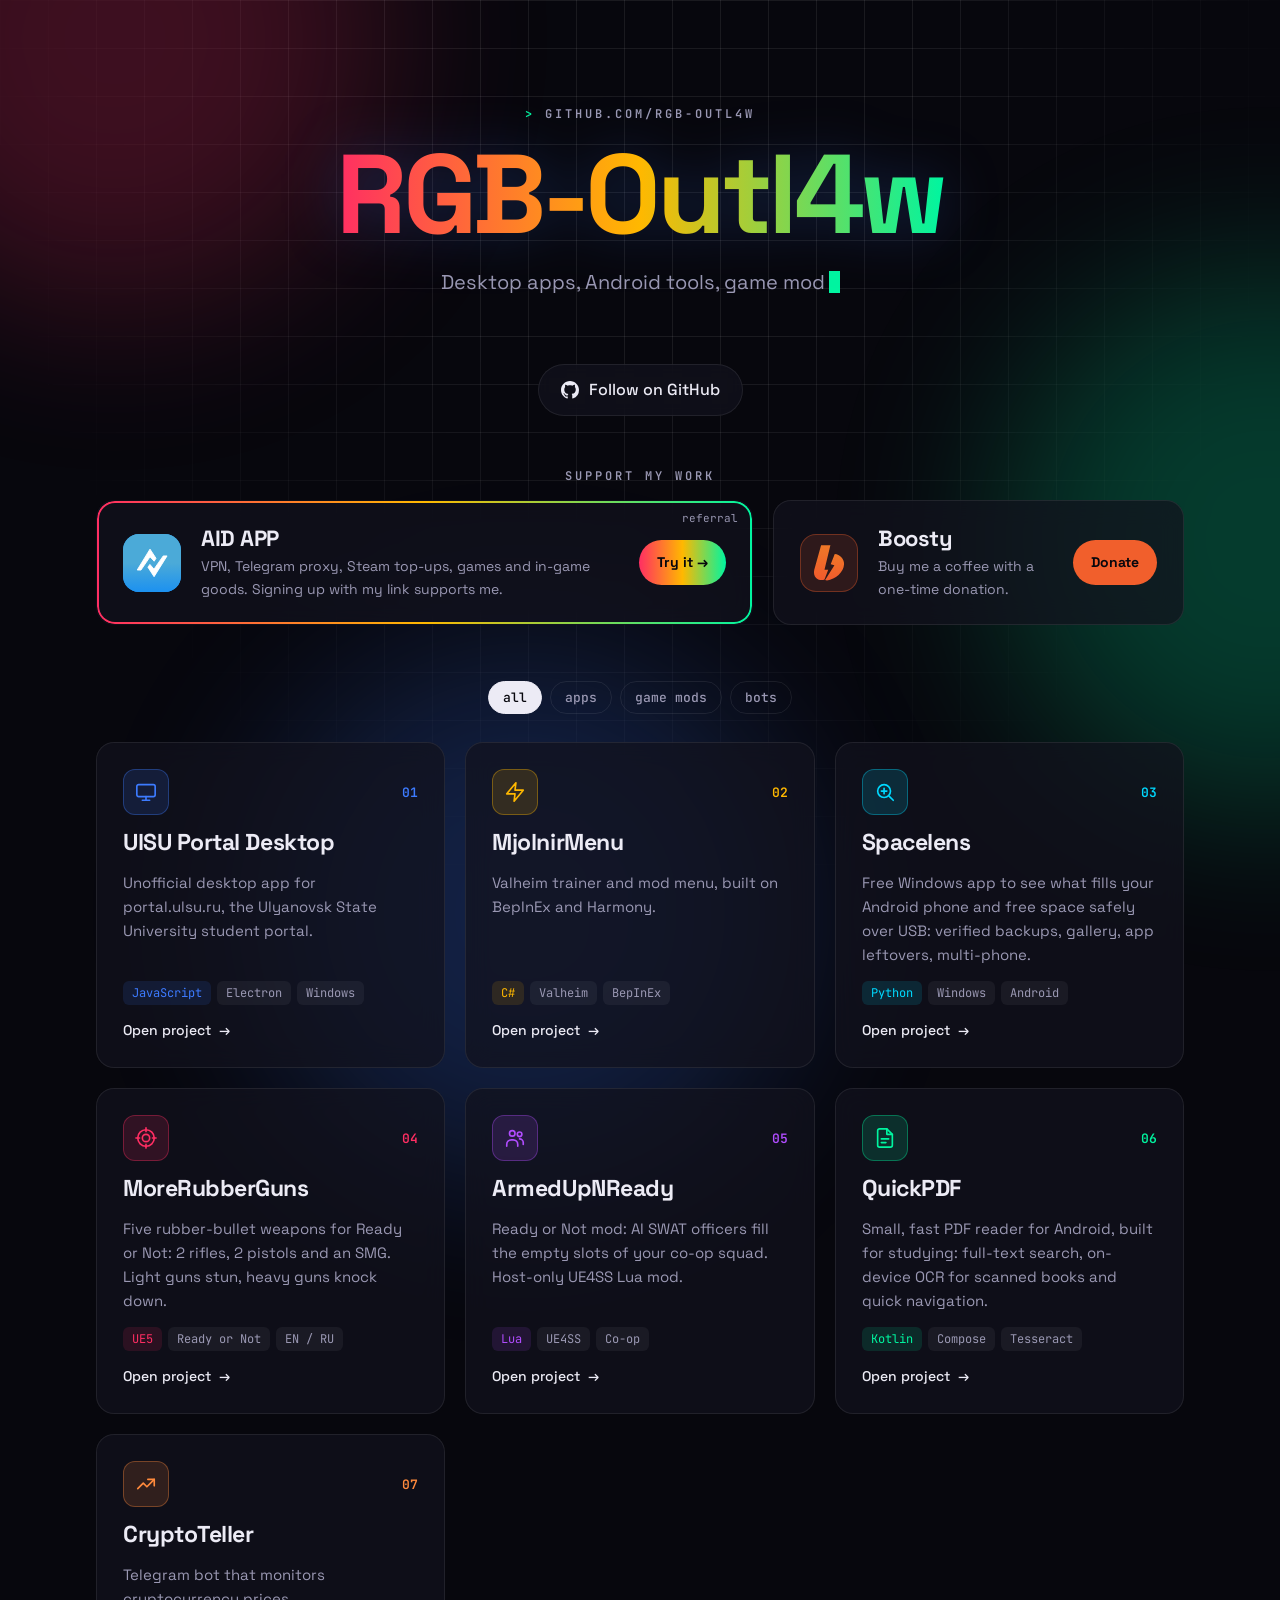
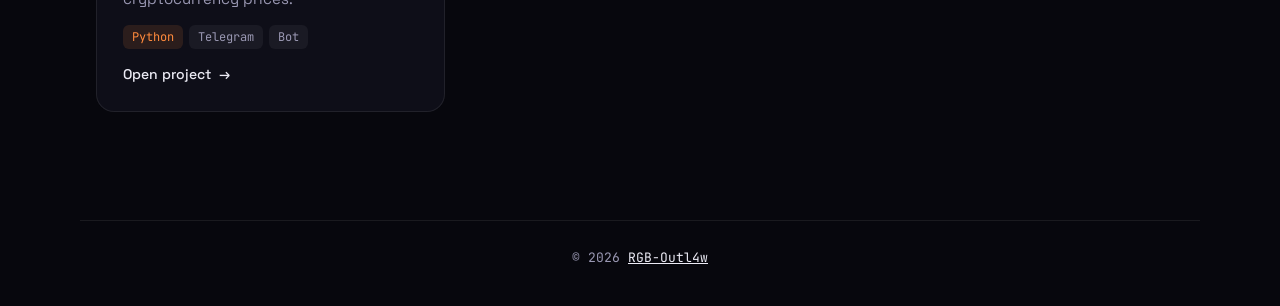
==== commit e52d2103: "Split showcase into css/js files, remove cursor trail css/style.css, js/common.js (shared helpers), " ====
--- a/docs/index.html
+++ b/docs/index.html
@@ -11,257 +11,7 @@
 <link rel="preconnect" href="https://fonts.googleapis.com">
 <link rel="preconnect" href="https://fonts.gstatic.com" crossorigin>
 <link href="https://fonts.googleapis.com/css2?family=Space+Grotesk:wght@400;500;700&family=JetBrains+Mono:wght@400;600&display=swap" rel="stylesheet">
-<style>
-  :root {
-    --bg: #07070d;
-    --panel: rgba(18, 18, 30, .72);
-    --line: rgba(255, 255, 255, .08);
-    --text: #ecebf5;
-    --muted: #9a98b3;
-    --r: #ff2e63;
-    --g: #00f5a0;
-    --b: #3d7bff;
-    --rgb: linear-gradient(90deg, var(--r), #ffb800, var(--g), #00d9ff, var(--b), #b14dff, var(--r));
-  }
-  * { box-sizing: border-box; margin: 0; }
-  html { scroll-behavior: smooth; }
-  body {
-    background: var(--bg);
-    color: var(--text);
-    font: 16px/1.6 "Space Grotesk", system-ui, sans-serif;
-    min-height: 100vh;
-    overflow-x: hidden;
-  }
-  /* Background: grid + drifting colour blobs */
-  body::before {
-    content: ""; position: fixed; inset: 0; z-index: -2;
-    background-image:
-      linear-gradient(var(--line) 1px, transparent 1px),
-      linear-gradient(90deg, var(--line) 1px, transparent 1px);
-    background-size: 48px 48px;
-    mask-image: radial-gradient(ellipse at 50% 0%, #000 30%, transparent 75%);
-  }
-  .blob { position: fixed; z-index: -1; width: 42vmax; height: 42vmax; border-radius: 50%; filter: blur(90px); opacity: .22; animation: drift 22s ease-in-out infinite alternate; }
-  .blob.r { background: var(--r); top: -18vmax; left: -12vmax; }
-  .blob.g { background: var(--g); top: 30vh; right: -20vmax; animation-delay: -7s; }
-  .blob.b { background: var(--b); bottom: -22vmax; left: 20vw; animation-delay: -14s; }
-  @keyframes drift { to { transform: translate(8vmax, 6vmax) scale(1.15); } }
-  /* Blobs lean toward the mouse (--px/--py set from JS, -1..1) */
-  .blob { translate: calc(var(--px, 0) * var(--k) * 3vmax) calc(var(--py, 0) * var(--k) * 3vmax); transition: translate 1.5s cubic-bezier(.2, .8, .2, 1); }
-  .blob.r { --k: 1; } .blob.g { --k: -1.4; } .blob.b { --k: 1.8; }
-
-  .wrap { max-width: 1120px; margin: 0 auto; padding-inline: 16px; }
-
-  /* Hero */
-  header { padding-block: 12vh 6vh; text-align: center; }
-  .tag { font: 600 12px/1 "JetBrains Mono", monospace; letter-spacing: .25em; text-transform: uppercase; color: var(--muted); }
-  .tag::before { content: "> "; color: var(--g); }
-  h1 {
-    position: relative; cursor: default; user-select: none; -webkit-user-select: none;
-    font-size: clamp(44px, 11vw, 112px); line-height: .95; font-weight: 700; letter-spacing: -.04em;
-    margin: 22px 0 18px;
-    filter: drop-shadow(0 0 28px rgba(61, 123, 255, .25));
-  }
-  h1 .name {
-    display: inline-block;
-    background: var(--rgb); background-size: 300% 100%;
-    -webkit-background-clip: text; background-clip: text; color: transparent;
-    animation: shift 8s linear infinite;
-  }
-  /* Glitch: red and cyan copies, sliced and offset for ~300ms */
-  h1::before, h1::after { content: attr(data-text); position: absolute; inset: 0; pointer-events: none; opacity: 0; mix-blend-mode: screen; }
-  h1::before { color: var(--r); }
-  h1::after { color: #00d9ff; }
-  h1.glitch::before { animation: glitch-a .32s steps(1) both; }
-  h1.glitch::after { animation: glitch-b .32s steps(1) both; }
-  h1.glitch .name { animation: shift 8s linear infinite, jitter .32s steps(1); }
-  @keyframes glitch-a {
-    0% { opacity: .9; clip-path: inset(8% 0 62% 0); transform: translate(-7px, -2px); }
-    20% { clip-path: inset(58% 0 18% 0); transform: translate(6px, 2px); }
-    40% { clip-path: inset(30% 0 46% 0); transform: translate(-4px, 1px); }
-    60% { clip-path: inset(72% 0 6% 0); transform: translate(7px, -1px); }
-    80% { clip-path: inset(18% 0 70% 0); transform: translate(-5px, 0); }
-    100% { opacity: 0; }
-  }
-  @keyframes glitch-b {
-    0% { opacity: .9; clip-path: inset(64% 0 10% 0); transform: translate(7px, 2px); }
-    20% { clip-path: inset(12% 0 66% 0); transform: translate(-6px, -1px); }
-    40% { clip-path: inset(44% 0 32% 0); transform: translate(5px, 0); }
-    60% { clip-path: inset(4% 0 80% 0); transform: translate(-7px, 2px); }
-    80% { clip-path: inset(76% 0 8% 0); transform: translate(4px, -2px); }
-    100% { opacity: 0; }
-  }
-  @keyframes jitter {
-    0% { transform: translate(2px, -1px) skewX(-6deg); }
-    33% { transform: translate(-3px, 1px); }
-    66% { transform: translate(1px, 0) skewX(4deg); }
-    100% { transform: none; }
-  }
-  @keyframes shift { to { background-position: 300% 0; } }
-  .lead { color: var(--muted); font-size: clamp(16px, 2.2vw, 20px); max-width: 560px; margin: 0 auto; }
-  .cursor { display: inline-block; width: .55em; height: 1.1em; vertical-align: -.2em; background: var(--g); margin-left: 4px; animation: blink 1s steps(1) infinite; }
-  @keyframes blink { 50% { opacity: 0; } }
-  .cta { display: inline-flex; gap: 10px; align-items: center; margin-top: 34px; padding: 12px 22px; border-radius: 999px;
-    color: var(--text); text-decoration: none; font-weight: 500; border: 1px solid var(--line); background: var(--panel); backdrop-filter: blur(8px);
-    transition: border-color .2s, transform .2s, translate .25s ease-out; }
-  .cta:hover { border-color: var(--g); transform: translateY(-2px); }
-  .cta svg { width: 18px; height: 18px; fill: currentColor; }
-
-  /* Support */
-  .support { display: grid; grid-template-columns: 1.6fr 1fr; gap: 20px; margin-bottom: 56px; }
-  .support-title { text-align: center; font: 600 12px/1 "JetBrains Mono", monospace; letter-spacing: .25em; text-transform: uppercase; color: var(--muted); margin-bottom: 18px; }
-  .sup {
-    --c: var(--g);
-    position: relative; display: flex; align-items: center; gap: 20px; padding: 24px 26px; border-radius: 18px;
-    text-decoration: none; color: inherit; background: var(--panel); backdrop-filter: blur(12px); border: 1px solid var(--line);
-    overflow: hidden; transition: transform .3s, box-shadow .3s;
-  }
-  .sup:hover, .sup:focus-visible { transform: translateY(-4px); box-shadow: 0 18px 50px -18px color-mix(in srgb, var(--c) 60%, transparent); outline: none; }
-  .sup .badge { position: absolute; top: 12px; right: 14px; font: 11px/1 "JetBrains Mono", monospace; color: var(--muted); }
-  .sup .logo { flex: none; width: 58px; height: 58px; border-radius: 16px; display: grid; place-items: center; font: 700 20px/1 "Space Grotesk", sans-serif; color: var(--bg); background: var(--c); }
-  .sup h3 { font-size: 22px; letter-spacing: -.02em; line-height: 1.2; }
-  .sup p { color: var(--muted); font-size: 14px; margin-top: 4px; }
-  .sup .body { flex: 1; min-width: 0; }
-  .sup .btn {
-    flex: none; padding: 11px 18px; border-radius: 999px; font-weight: 700; font-size: 14px; color: var(--bg); background: var(--c);
-    transition: transform .3s, translate .25s ease-out;
-  }
-  .sup:hover .btn { transform: scale(1.06); }
-  /* AID APP: always-on animated RGB border */
-  .sup.aid { --c: #1c91f0; border-color: transparent; }
-  .sup.aid::after {
-    content: ""; position: absolute; inset: 0; border-radius: inherit; padding: 2px; pointer-events: none;
-    background: var(--rgb); background-size: 300% 100%; animation: shift 5s linear infinite;
-    -webkit-mask: linear-gradient(#000 0 0) content-box, linear-gradient(#000 0 0);
-    -webkit-mask-composite: xor; mask-composite: exclude;
-  }
-  .sup.aid .btn { background: var(--rgb); background-size: 300% 100%; animation: shift 5s linear infinite; }
-  .sup .logo { overflow: hidden; }
-  .sup .logo svg { width: 100%; height: 100%; display: block; }
-  .sup.boosty .logo { padding: 10px; background: color-mix(in srgb, var(--c) 14%, transparent); border: 1px solid color-mix(in srgb, var(--c) 35%, transparent); }
-  .sup.boosty { --c: #f15f2c; }
-  @media (max-width: 820px) {
-    .support { grid-template-columns: 1fr; }
-  }
-  @media (max-width: 480px) {
-    .sup { flex-wrap: wrap; padding: 22px; }
-    .sup .btn { width: 100%; text-align: center; }
-  }
-
-  /* Filters */
-  .filters { display: flex; flex-wrap: wrap; gap: 8px; justify-content: center; margin-bottom: 28px; }
-  .filters button {
-    font: 500 13px/1 "JetBrains Mono", monospace; color: var(--muted); cursor: pointer;
-    padding: 9px 14px; border-radius: 999px; border: 1px solid var(--line); background: transparent; transition: .2s;
-  }
-  .filters button:hover { color: var(--text); }
-  .filters button[aria-pressed="true"] { color: var(--bg); background: var(--text); border-color: var(--text); }
-
-  /* Cards */
-  .grid { display: grid; grid-template-columns: repeat(auto-fill, minmax(min(100%, 320px), 1fr)); gap: 20px; padding-bottom: 12vh; }
-  .card {
-    --c: var(--g);
-    position: relative; display: flex; flex-direction: column; gap: 14px;
-    padding: 26px; border-radius: 18px; text-decoration: none; color: inherit;
-    background: var(--panel); backdrop-filter: blur(12px);
-    border: 1px solid var(--line);
-    transition: transform .35s cubic-bezier(.2, .8, .2, 1), border-color .35s, box-shadow .35s;
-    opacity: 0; transform: translateY(24px);
-  }
-  .card.in { opacity: 1; transform: none; }
-  .card[hidden] { display: none; }
-  /* Spotlight following the cursor */
-  .card::before {
-    content: ""; position: absolute; inset: 0; border-radius: inherit; pointer-events: none; opacity: 0; transition: opacity .3s;
-    background: radial-gradient(380px circle at var(--mx, 50%) var(--my, 50%), color-mix(in srgb, var(--c) 18%, transparent), transparent 60%);
-  }
-  /* Animated RGB border on hover */
-  .card::after {
-    content: ""; position: absolute; inset: -1px; border-radius: inherit; padding: 1px; pointer-events: none; opacity: 0; transition: opacity .3s;
-    background: var(--rgb); background-size: 300% 100%; animation: shift 6s linear infinite;
-    -webkit-mask: linear-gradient(#000 0 0) content-box, linear-gradient(#000 0 0);
-    -webkit-mask-composite: xor; mask-composite: exclude;
-  }
-  .card:hover { transition-duration: .12s, .35s, .35s; }
-  .card:hover, .card:focus-visible { transform: perspective(900px) rotateX(var(--rx, 0deg)) rotateY(var(--ry, 0deg)) translateY(-6px); box-shadow: 0 20px 50px -20px color-mix(in srgb, var(--c) 55%, transparent); outline: none; }
-  .card:hover::before, .card:hover::after, .card:focus-visible::after { opacity: 1; }
-
-  .top { display: flex; align-items: center; justify-content: space-between; }
-  .num { font: 600 13px/1 "JetBrains Mono", monospace; color: var(--c); }
-  .icon { width: 46px; height: 46px; display: grid; place-items: center; border-radius: 12px;
-    background: color-mix(in srgb, var(--c) 14%, transparent); border: 1px solid color-mix(in srgb, var(--c) 35%, transparent); }
-  .icon svg { width: 22px; height: 22px; stroke: var(--c); fill: none; stroke-width: 1.8; stroke-linecap: round; stroke-linejoin: round; }
-  .card h2 { font-size: 23px; letter-spacing: -.02em; line-height: 1.2; }
-  .card p { color: var(--muted); font-size: 15px; flex: 1; }
-  .meta { display: flex; flex-wrap: wrap; gap: 6px; }
-  .meta span { font: 12px/1 "JetBrains Mono", monospace; padding: 6px 9px; border-radius: 6px; background: rgba(255, 255, 255, .05); color: var(--muted); }
-  .meta span:first-child { color: var(--c); background: color-mix(in srgb, var(--c) 12%, transparent); }
-  .go { display: flex; align-items: center; gap: 8px; font-weight: 500; font-size: 14px; color: var(--text); }
-  .go i { transition: transform .3s; font-style: normal; }
-  .card:hover .go i { transform: translateX(6px); }
-
-  footer { border-top: 1px solid var(--line); padding-block: 28px 40px; text-align: center; color: var(--muted); font: 13px "JetBrains Mono", monospace; }
-  footer a { color: var(--text); }
-
-  /* Cursor trail */
-  #trail { position: fixed; inset: 0; pointer-events: none; z-index: 60; }
-
-  /* Themes (click the name 7 times, or `theme` in the terminal) */
-  html[data-theme="matrix"] { --r: #00ff41; --g: #7dff9a; --b: #00b32c; --rgb: linear-gradient(90deg, #00a82b, #00ff41, #b6ffc8, #00ff41, #00a82b); }
-  html[data-theme="synthwave"] { --r: #ff2a6d; --g: #05d9e8; --b: #b967ff; --rgb: linear-gradient(90deg, #ff2a6d, #ff71ce, #b967ff, #05d9e8, #01cdfe, #ff2a6d); }
-  html[data-theme="mono"] { --r: #ffffff; --g: #d0d0d8; --b: #8a8a99; --rgb: linear-gradient(90deg, #fff, #77778a, #fff, #55555f, #fff); }
-
-  /* Konami rave */
-  @keyframes hue { to { filter: hue-rotate(360deg); } }
-  @keyframes hue-blur { from { filter: blur(90px) hue-rotate(0deg); } to { filter: blur(90px) hue-rotate(360deg); } }
-  body.rave header, body.rave main { animation: hue 3s linear infinite; }
-  body.rave .blob { opacity: .5; animation: drift 4s ease-in-out infinite alternate, hue-blur 2s linear infinite; }
-  body.rave .card::after { opacity: 1; animation-duration: 1.5s; }
-
-  /* Terminal */
-  .term {
-    position: fixed; z-index: 70; top: 16px; left: 50%; width: min(720px, calc(100% - 32px));
-    translate: -50% calc(-100% - 32px); visibility: hidden; transition: translate .35s cubic-bezier(.2, .8, .2, 1), visibility 0s .35s;
-    background: rgba(8, 8, 14, .96); border: 1px solid var(--line); border-radius: 14px; box-shadow: 0 30px 80px -20px #000;
-    font: 13px/1.6 "JetBrains Mono", monospace; overflow: hidden;
-  }
-  .term.open { translate: -50% 0; visibility: visible; transition: translate .35s cubic-bezier(.2, .8, .2, 1), visibility 0s; }
-  .term-bar { display: flex; gap: 6px; align-items: center; padding: 10px 14px; border-bottom: 1px solid var(--line); color: var(--muted); }
-  .term-bar i { width: 10px; height: 10px; border-radius: 50%; background: var(--r); }
-  .term-bar i:nth-child(2) { background: #ffb800; }
-  .term-bar i:nth-child(3) { background: var(--g); }
-  .term-bar span { margin-left: 8px; }
-  .term-out { max-height: 50vh; overflow-y: auto; padding: 12px 14px 0; white-space: pre-wrap; word-break: break-word; }
-  .term-out .dim { color: var(--muted); }
-  .term-out .ok { color: var(--g); }
-  .term-out .err { color: var(--r); }
-  .term-in { display: flex; gap: 8px; padding: 6px 14px 14px; }
-  .term-in label { color: var(--g); white-space: nowrap; }
-  .term-in input { flex: 1; min-width: 0; background: none; border: 0; outline: none; color: var(--text); font: inherit; caret-color: var(--g); }
-
-  /* Toast */
-  .toast {
-    position: fixed; z-index: 80; left: 50%; bottom: 24px; translate: -50% 20px; opacity: 0; pointer-events: none;
-    padding: 10px 16px; border-radius: 999px; background: rgba(8, 8, 14, .92); border: 1px solid var(--line);
-    font: 13px "JetBrains Mono", monospace; transition: .3s;
-  }
-  .toast.show { translate: -50% 0; opacity: 1; }
-
-  /* Idle screensaver */
-  .idle { position: fixed; inset: 0; z-index: 90; background: rgba(0, 0, 0, .9); display: none; }
-  .idle.on { display: block; }
-  .idle span {
-    position: absolute; left: 0; top: 0; white-space: nowrap;
-    font: 700 clamp(28px, 6vw, 56px)/1 "Space Grotesk", sans-serif; letter-spacing: -.04em;
-    color: hsl(var(--h, 160) 100% 60%); text-shadow: 0 0 30px currentColor;
-  }
-  .idle small { position: absolute; bottom: 24px; left: 0; right: 0; text-align: center; color: var(--muted); font: 12px "JetBrains Mono", monospace; }
-
-  @media (prefers-reduced-motion: reduce) {
-    *, *::before, *::after { animation: none !important; transition: none !important; }
-    .card { opacity: 1; transform: none; }
-  }
-</style>
+<link rel="stylesheet" href="css/style.css">
 </head>
 <body>
 <div class="blob r"></div><div class="blob g"></div><div class="blob b"></div>
@@ -379,8 +129,6 @@
 
 <footer class="wrap">&copy; <span id="y">2026</span> <a href="https://github.com/RGB-Outl4w">RGB-Outl4w</a></footer>
 
-<canvas id="trail" aria-hidden="true"></canvas>
-
 <div class="term" role="dialog" aria-label="Terminal">
   <div class="term-bar"><i></i><i></i><i></i><span>outlaw@rgb: ~</span></div>
   <div class="term-out" id="term-out" aria-live="polite"></div>
@@ -391,235 +139,7 @@
 
 <div class="idle" aria-hidden="true"><span>RGB-Outl4w</span><small>move the mouse to wake up</small></div>
 
-<script>
-  const $ = s => document.querySelector(s);
-  const motion = !matchMedia('(prefers-reduced-motion: reduce)').matches;
-  const finePointer = matchMedia('(hover: hover) and (pointer: fine)').matches;
-  const root = document.documentElement;
-
-  document.getElementById('y').textContent = new Date().getFullYear();
-  const cards = [...document.querySelectorAll('.card')];
-
-  const toastEl = $('.toast'); let toastT;
-  function toast(msg) {
-    toastEl.textContent = msg; toastEl.classList.add('show');
-    clearTimeout(toastT); toastT = setTimeout(() => toastEl.classList.remove('show'), 2400);
-  }
-
-  // Staggered reveal on scroll (delay cleared afterwards so hover isn't delayed)
-  const io = new IntersectionObserver(es => es.forEach(e => {
-    if (!e.isIntersecting) return;
-    e.target.classList.add('in'); io.unobserve(e.target);
-    setTimeout(() => e.target.style.transitionDelay = '', 600);
-  }), { threshold: .1 });
-  cards.forEach((c, i) => { c.style.transitionDelay = (i % 3) * 80 + 'ms'; io.observe(c); });
-
-  // Cursor spotlight + 3D tilt
-  cards.forEach(c => {
-    c.addEventListener('pointermove', e => {
-      const r = c.getBoundingClientRect(), x = e.clientX - r.left, y = e.clientY - r.top;
-      c.style.setProperty('--mx', x + 'px');
-      c.style.setProperty('--my', y + 'px');
-      if (motion && finePointer) {
-        c.style.setProperty('--ry', (x / r.width - .5) * 10 + 'deg');
-        c.style.setProperty('--rx', (.5 - y / r.height) * 10 + 'deg');
-      }
-    });
-    c.addEventListener('pointerleave', () => { c.style.removeProperty('--rx'); c.style.removeProperty('--ry'); });
-  });
-
-  // Typing tagline
-  if (motion) {
-    const typed = $('#typed'), full = typed.textContent, lead = typed.parentElement;
-    lead.style.minHeight = lead.offsetHeight + 'px';
-    typed.textContent = '';
-    let i = 0;
-    setTimeout(function step() {
-      typed.textContent = full.slice(0, ++i);
-      if (i < full.length) setTimeout(step, 25 + Math.random() * 45);
-    }, 500);
-  }
-
-  // Glitch on the name: every few seconds and on hover
-  const h1 = $('h1');
-  function glitch() {
-    if (!motion) return;
-    h1.classList.remove('glitch'); void h1.offsetWidth; h1.classList.add('glitch');
-    setTimeout(() => h1.classList.remove('glitch'), 340);
-  }
-  if (motion) {
-    (function loop() { setTimeout(() => { glitch(); loop(); }, 3000 + Math.random() * 4000); })();
-    h1.addEventListener('pointerenter', glitch);
-  }
-
-  // Themes: click the name 7 times
-  const themes = ['rgb', 'matrix', 'synthwave', 'mono'];
-  function setTheme(t) { if (t === 'rgb') delete root.dataset.theme; else root.dataset.theme = t; }
-  let clicks = 0, clickT;
-  h1.addEventListener('click', () => {
-    glitch();
-    clearTimeout(clickT); clickT = setTimeout(() => clicks = 0, 1500);
-    if (++clicks < 7) return;
-    clicks = 0;
-    const next = themes[(themes.indexOf(root.dataset.theme || 'rgb') + 1) % themes.length];
-    setTheme(next); toast(`theme: ${next}`);
-  });
-
-  if (motion && finePointer) {
-    // Magnetic buttons
-    function magnet(el, area, k, max) {
-      const cl = v => Math.max(-max, Math.min(max, v));
-      area.addEventListener('pointermove', e => {
-        const r = el.getBoundingClientRect();
-        el.style.translate = `${cl((e.clientX - r.left - r.width / 2) * k)}px ${cl((e.clientY - r.top - r.height / 2) * k)}px`;
-      });
-      area.addEventListener('pointerleave', () => el.style.translate = '');
-    }
-    const cta = $('.cta');
-    magnet(cta, cta, .3, 10);
-    document.querySelectorAll('.sup').forEach(s => magnet(s.querySelector('.btn'), s, .12, 10));
-
-    // Background parallax + RGB cursor trail
-    const cv = $('#trail'), ctx = cv.getContext('2d');
-    let pts = [], hue = 0, running = false;
-    const size = () => {
-      const d = devicePixelRatio || 1;
-      cv.width = innerWidth * d; cv.height = innerHeight * d; ctx.setTransform(d, 0, 0, d, 0, 0);
-    };
-    size(); addEventListener('resize', size);
-    addEventListener('pointermove', e => {
-      root.style.setProperty('--px', (e.clientX / innerWidth - .5) * 2);
-      root.style.setProperty('--py', (e.clientY / innerHeight - .5) * 2);
-      pts.push({ x: e.clientX, y: e.clientY, t: 1, h: hue = (hue + 3) % 360 });
-      if (!running) { running = true; requestAnimationFrame(draw); }
-    });
-    function draw() {
-      ctx.clearRect(0, 0, innerWidth, innerHeight);
-      ctx.globalCompositeOperation = 'lighter';
-      for (const p of pts) {
-        ctx.fillStyle = `hsla(${p.h}, 100%, 60%, ${p.t * .35})`;
-        ctx.beginPath(); ctx.arc(p.x, p.y, 2 + p.t * 5, 0, 7); ctx.fill();
-        p.t -= .045;
-      }
-      pts = pts.filter(p => p.t > 0);
-      if (pts.length) requestAnimationFrame(draw); else running = false;
-    }
-  }
-
-  // Konami rave
-  function rave(on) {
-    document.body.classList.toggle('rave', on);
-    toast(on ? 'RAVE MODE · Esc to stop' : 'rave over');
-  }
-
-  // Terminal: type "outlaw" anywhere
-  const term = $('.term'), out = $('#term-out'), input = $('#term-input');
-  const projects = cards.map(c => ({ name: c.querySelector('h2').textContent, url: c.href }));
-  let greeted = false;
-  function print(text, cls) {
-    const d = document.createElement('div');
-    d.textContent = text; if (cls) d.className = cls;
-    out.append(d); out.scrollTop = out.scrollHeight;
-  }
-  function openTerm() {
-    term.classList.add('open');
-    if (!greeted) { greeted = true; print("you found the outlaw shell. type 'help'.", 'dim'); }
-    requestAnimationFrame(() => input.focus());
-  }
-  function closeTerm() { term.classList.remove('open'); input.blur(); }
-  const cmds = {
-    help: () => print('commands: ls, open <n|name>, whoami, theme [name], rave, support, sudo, clear, exit', 'dim'),
-    ls: () => projects.forEach((p, i) => print(`${String(i + 1).padStart(2, '0')}  ${p.name}`)),
-    open: a => {
-      const q = a.join(' ').toLowerCase();
-      const p = q && (projects[parseInt(q, 10) - 1] || projects.find(p => p.name.toLowerCase().includes(q)));
-      if (!p) return print('usage: open <number|name>', 'err');
-      print(`opening ${p.name}...`, 'ok'); window.open(p.url, '_blank', 'noopener');
-    },
-    whoami: () => print('guest. but anyone who finds this shell is an outlaw at heart.'),
-    theme: a => {
-      if (!a[0]) return print(`themes: ${themes.join(', ')}`, 'dim');
-      if (!themes.includes(a[0])) return print(`unknown theme: ${a[0]}`, 'err');
-      setTheme(a[0]); print(`theme set: ${a[0]}`, 'ok');
-    },
-    rave: () => rave(!document.body.classList.contains('rave')),
-    support: () => { print('AID APP  https://aidapp.in/app/?ref=dev'); print('Boosty   https://boosty.to/rgboutlaw/donate'); },
-    sudo: a => a.join(' ') === 'rm -rf boredom'
-      ? print("boredom deleted. 0 files remaining. you're welcome.", 'ok')
-      : print('guest is not in the sudoers file. This incident will be reported.', 'err'),
-    clear: () => out.textContent = '',
-    exit: closeTerm,
-  };
-  $('#term-form').addEventListener('submit', e => {
-    e.preventDefault();
-    const line = input.value.trim(); input.value = '';
-    print(`$ ${line}`, 'dim');
-    if (!line) return;
-    const [c, ...a] = line.split(/\s+/), cmd = c.toLowerCase();
-    if (Object.hasOwn(cmds, cmd)) cmds[cmd](a); else print(`command not found: ${c}. try 'help'`, 'err');
-  });
-
-  // Key listener: Esc, Konami code, "outlaw"
-  const konami = ['ArrowUp', 'ArrowUp', 'ArrowDown', 'ArrowDown', 'ArrowLeft', 'ArrowRight', 'ArrowLeft', 'ArrowRight', 'b', 'a'];
-  let kPos = 0, buf = '';
-  addEventListener('keydown', e => {
-    if (e.key === 'Escape') {
-      if (term.classList.contains('open')) closeTerm();
-      else if (document.body.classList.contains('rave')) rave(false);
-      return;
-    }
-    if (e.target.closest('input, textarea') || e.ctrlKey || e.metaKey || e.altKey) return;
-    const key = e.key.length === 1 ? e.key.toLowerCase() : e.key;
-    kPos = key === konami[kPos] ? kPos + 1 : key === 'ArrowUp' ? (kPos === 2 ? 2 : 1) : 0;
-    if (kPos === konami.length) { kPos = 0; rave(!document.body.classList.contains('rave')); }
-    if (key.length === 1) {
-      buf = (buf + key).slice(-6);
-      if (buf === 'outlaw') { buf = ''; e.preventDefault(); openTerm(); }
-    }
-  });
-
-  // Idle screensaver after 60s without input
-  if (motion) {
-    const idle = $('.idle'), logo = idle.querySelector('span');
-    let idleT, raf, x, y, vx, vy, h;
-    function sleep() {
-      idle.classList.add('on');
-      x = Math.random() * (innerWidth - logo.offsetWidth); y = Math.random() * (innerHeight - logo.offsetHeight);
-      vx = vy = 2; h = 160;
-      (function frame() {
-        const mx = innerWidth - logo.offsetWidth, my = innerHeight - logo.offsetHeight;
-        x += vx; y += vy;
-        if (x <= 0 || x >= mx) { vx = -vx; x = Math.max(0, Math.min(mx, x)); h = (h + 70) % 360; }
-        if (y <= 0 || y >= my) { vy = -vy; y = Math.max(0, Math.min(my, y)); h = (h + 70) % 360; }
-        logo.style.transform = `translate(${x}px, ${y}px)`;
-        logo.style.setProperty('--h', h);
-        raf = requestAnimationFrame(frame);
-      })();
-    }
-    function wake() {
-      clearTimeout(idleT);
-      if (idle.classList.contains('on')) { idle.classList.remove('on'); cancelAnimationFrame(raf); }
-      idleT = setTimeout(sleep, 60000);
-    }
-    ['pointermove', 'pointerdown', 'keydown', 'scroll', 'wheel', 'touchstart'].forEach(ev => addEventListener(ev, wake, { passive: true }));
-    wake();
-  }
-
-  // For the curious ones in DevTools
-  console.log('%c' + String.raw`
- ____   ____ ____         ___        _   _ _  _
-|  _ \ / ___| __ )       / _ \ _   _| |_| | || |__      __
-| |_) | |  _|  _ \ _____| | | | | | | __| | || |\ \ /\ / /
-|  _ <| |_| | |_) |_____| |_| | |_| | |_| |__   _\ V  V /
-|_| \_\\____|____/       \___/ \__,_|\__|_|  |_|  \_/\_/
-`, 'color:#00f5a0;font-family:monospace;font-weight:bold');
-  console.log('%chey, curious dev 👀  psst: try ↑↑↓↓←→←→BA, or just type "outlaw" on the page.', 'color:#9a98b3;font-size:13px');
-
-  // Category filter
-  document.querySelectorAll('.filters button').forEach(b => b.addEventListener('click', () => {
-    document.querySelectorAll('.filters button').forEach(x => x.setAttribute('aria-pressed', x === b));
-    cards.forEach(c => c.hidden = b.dataset.f !== 'all' && c.dataset.cat !== b.dataset.f);
-  }));
-</script>
+<script type="module" src="js/effects.js"></script>
+<script type="module" src="js/eggs.js"></script>
 </body>
 </html>
--- a/docs/css/style.css
+++ b/docs/css/style.css
@@ -0,0 +1,246 @@
+:root {
+  --bg: #07070d;
+  --panel: rgba(18, 18, 30, .72);
+  --line: rgba(255, 255, 255, .08);
+  --text: #ecebf5;
+  --muted: #9a98b3;
+  --r: #ff2e63;
+  --g: #00f5a0;
+  --b: #3d7bff;
+  --rgb: linear-gradient(90deg, var(--r), #ffb800, var(--g), #00d9ff, var(--b), #b14dff, var(--r));
+}
+* { box-sizing: border-box; margin: 0; }
+html { scroll-behavior: smooth; }
+body {
+  background: var(--bg);
+  color: var(--text);
+  font: 16px/1.6 "Space Grotesk", system-ui, sans-serif;
+  min-height: 100vh;
+  overflow-x: hidden;
+}
+/* Background: grid + drifting colour blobs */
+body::before {
+  content: ""; position: fixed; inset: 0; z-index: -2;
+  background-image:
+    linear-gradient(var(--line) 1px, transparent 1px),
+    linear-gradient(90deg, var(--line) 1px, transparent 1px);
+  background-size: 48px 48px;
+  mask-image: radial-gradient(ellipse at 50% 0%, #000 30%, transparent 75%);
+}
+.blob { position: fixed; z-index: -1; width: 42vmax; height: 42vmax; border-radius: 50%; filter: blur(90px); opacity: .22; animation: drift 22s ease-in-out infinite alternate; }
+.blob.r { background: var(--r); top: -18vmax; left: -12vmax; }
+.blob.g { background: var(--g); top: 30vh; right: -20vmax; animation-delay: -7s; }
+.blob.b { background: var(--b); bottom: -22vmax; left: 20vw; animation-delay: -14s; }
+@keyframes drift { to { transform: translate(8vmax, 6vmax) scale(1.15); } }
+/* Blobs lean toward the mouse (--px/--py set from JS, -1..1) */
+.blob { translate: calc(var(--px, 0) * var(--k) * 3vmax) calc(var(--py, 0) * var(--k) * 3vmax); transition: translate 1.5s cubic-bezier(.2, .8, .2, 1); }
+.blob.r { --k: 1; } .blob.g { --k: -1.4; } .blob.b { --k: 1.8; }
+
+.wrap { max-width: 1120px; margin: 0 auto; padding-inline: 16px; }
+
+/* Hero */
+header { padding-block: 12vh 6vh; text-align: center; }
+.tag { font: 600 12px/1 "JetBrains Mono", monospace; letter-spacing: .25em; text-transform: uppercase; color: var(--muted); }
+.tag::before { content: "> "; color: var(--g); }
+h1 {
+  position: relative; cursor: default; user-select: none; -webkit-user-select: none;
+  font-size: clamp(44px, 11vw, 112px); line-height: .95; font-weight: 700; letter-spacing: -.04em;
+  margin: 22px 0 18px;
+  filter: drop-shadow(0 0 28px rgba(61, 123, 255, .25));
+}
+h1 .name {
+  display: inline-block;
+  background: var(--rgb); background-size: 300% 100%;
+  -webkit-background-clip: text; background-clip: text; color: transparent;
+  animation: shift 8s linear infinite;
+}
+/* Glitch: red and cyan copies, sliced and offset for ~300ms */
+h1::before, h1::after { content: attr(data-text); position: absolute; inset: 0; pointer-events: none; opacity: 0; mix-blend-mode: screen; }
+h1::before { color: var(--r); }
+h1::after { color: #00d9ff; }
+h1.glitch::before { animation: glitch-a .32s steps(1) both; }
+h1.glitch::after { animation: glitch-b .32s steps(1) both; }
+h1.glitch .name { animation: shift 8s linear infinite, jitter .32s steps(1); }
+@keyframes glitch-a {
+  0% { opacity: .9; clip-path: inset(8% 0 62% 0); transform: translate(-7px, -2px); }
+  20% { clip-path: inset(58% 0 18% 0); transform: translate(6px, 2px); }
+  40% { clip-path: inset(30% 0 46% 0); transform: translate(-4px, 1px); }
+  60% { clip-path: inset(72% 0 6% 0); transform: translate(7px, -1px); }
+  80% { clip-path: inset(18% 0 70% 0); transform: translate(-5px, 0); }
+  100% { opacity: 0; }
+}
+@keyframes glitch-b {
+  0% { opacity: .9; clip-path: inset(64% 0 10% 0); transform: translate(7px, 2px); }
+  20% { clip-path: inset(12% 0 66% 0); transform: translate(-6px, -1px); }
+  40% { clip-path: inset(44% 0 32% 0); transform: translate(5px, 0); }
+  60% { clip-path: inset(4% 0 80% 0); transform: translate(-7px, 2px); }
+  80% { clip-path: inset(76% 0 8% 0); transform: translate(4px, -2px); }
+  100% { opacity: 0; }
+}
+@keyframes jitter {
+  0% { transform: translate(2px, -1px) skewX(-6deg); }
+  33% { transform: translate(-3px, 1px); }
+  66% { transform: translate(1px, 0) skewX(4deg); }
+  100% { transform: none; }
+}
+@keyframes shift { to { background-position: 300% 0; } }
+.lead { color: var(--muted); font-size: clamp(16px, 2.2vw, 20px); max-width: 560px; margin: 0 auto; }
+.cursor { display: inline-block; width: .55em; height: 1.1em; vertical-align: -.2em; background: var(--g); margin-left: 4px; animation: blink 1s steps(1) infinite; }
+@keyframes blink { 50% { opacity: 0; } }
+.cta { display: inline-flex; gap: 10px; align-items: center; margin-top: 34px; padding: 12px 22px; border-radius: 999px;
+  color: var(--text); text-decoration: none; font-weight: 500; border: 1px solid var(--line); background: var(--panel); backdrop-filter: blur(8px);
+  transition: border-color .2s, transform .2s, translate .25s ease-out; }
+.cta:hover { border-color: var(--g); transform: translateY(-2px); }
+.cta svg { width: 18px; height: 18px; fill: currentColor; }
+
+/* Support */
+.support { display: grid; grid-template-columns: 1.6fr 1fr; gap: 20px; margin-bottom: 56px; }
+.support-title { text-align: center; font: 600 12px/1 "JetBrains Mono", monospace; letter-spacing: .25em; text-transform: uppercase; color: var(--muted); margin-bottom: 18px; }
+.sup {
+  --c: var(--g);
+  position: relative; display: flex; align-items: center; gap: 20px; padding: 24px 26px; border-radius: 18px;
+  text-decoration: none; color: inherit; background: var(--panel); backdrop-filter: blur(12px); border: 1px solid var(--line);
+  overflow: hidden; transition: transform .3s, box-shadow .3s;
+}
+.sup:hover, .sup:focus-visible { transform: translateY(-4px); box-shadow: 0 18px 50px -18px color-mix(in srgb, var(--c) 60%, transparent); outline: none; }
+.sup .badge { position: absolute; top: 12px; right: 14px; font: 11px/1 "JetBrains Mono", monospace; color: var(--muted); }
+.sup .logo { flex: none; width: 58px; height: 58px; border-radius: 16px; display: grid; place-items: center; font: 700 20px/1 "Space Grotesk", sans-serif; color: var(--bg); background: var(--c); }
+.sup h3 { font-size: 22px; letter-spacing: -.02em; line-height: 1.2; }
+.sup p { color: var(--muted); font-size: 14px; margin-top: 4px; }
+.sup .body { flex: 1; min-width: 0; }
+.sup .btn {
+  flex: none; padding: 11px 18px; border-radius: 999px; font-weight: 700; font-size: 14px; color: var(--bg); background: var(--c);
+  transition: transform .3s, translate .25s ease-out;
+}
+.sup:hover .btn { transform: scale(1.06); }
+/* AID APP: always-on animated RGB border */
+.sup.aid { --c: #1c91f0; border-color: transparent; }
+.sup.aid::after {
+  content: ""; position: absolute; inset: 0; border-radius: inherit; padding: 2px; pointer-events: none;
+  background: var(--rgb); background-size: 300% 100%; animation: shift 5s linear infinite;
+  -webkit-mask: linear-gradient(#000 0 0) content-box, linear-gradient(#000 0 0);
+  -webkit-mask-composite: xor; mask-composite: exclude;
+}
+.sup.aid .btn { background: var(--rgb); background-size: 300% 100%; animation: shift 5s linear infinite; }
+.sup .logo { overflow: hidden; }
+.sup .logo svg { width: 100%; height: 100%; display: block; }
+.sup.boosty .logo { padding: 10px; background: color-mix(in srgb, var(--c) 14%, transparent); border: 1px solid color-mix(in srgb, var(--c) 35%, transparent); }
+.sup.boosty { --c: #f15f2c; }
+@media (max-width: 820px) {
+  .support { grid-template-columns: 1fr; }
+}
+@media (max-width: 480px) {
+  .sup { flex-wrap: wrap; padding: 22px; }
+  .sup .btn { width: 100%; text-align: center; }
+}
+
+/* Filters */
+.filters { display: flex; flex-wrap: wrap; gap: 8px; justify-content: center; margin-bottom: 28px; }
+.filters button {
+  font: 500 13px/1 "JetBrains Mono", monospace; color: var(--muted); cursor: pointer;
+  padding: 9px 14px; border-radius: 999px; border: 1px solid var(--line); background: transparent; transition: .2s;
+}
+.filters button:hover { color: var(--text); }
+.filters button[aria-pressed="true"] { color: var(--bg); background: var(--text); border-color: var(--text); }
+
+/* Cards */
+.grid { display: grid; grid-template-columns: repeat(auto-fill, minmax(min(100%, 320px), 1fr)); gap: 20px; padding-bottom: 12vh; }
+.card {
+  --c: var(--g);
+  position: relative; display: flex; flex-direction: column; gap: 14px;
+  padding: 26px; border-radius: 18px; text-decoration: none; color: inherit;
+  background: var(--panel); backdrop-filter: blur(12px);
+  border: 1px solid var(--line);
+  transition: transform .35s cubic-bezier(.2, .8, .2, 1), border-color .35s, box-shadow .35s;
+  opacity: 0; transform: translateY(24px);
+}
+.card.in { opacity: 1; transform: none; }
+.card[hidden] { display: none; }
+/* Spotlight following the cursor */
+.card::before {
+  content: ""; position: absolute; inset: 0; border-radius: inherit; pointer-events: none; opacity: 0; transition: opacity .3s;
+  background: radial-gradient(380px circle at var(--mx, 50%) var(--my, 50%), color-mix(in srgb, var(--c) 18%, transparent), transparent 60%);
+}
+/* Animated RGB border on hover */
+.card::after {
+  content: ""; position: absolute; inset: -1px; border-radius: inherit; padding: 1px; pointer-events: none; opacity: 0; transition: opacity .3s;
+  background: var(--rgb); background-size: 300% 100%; animation: shift 6s linear infinite;
+  -webkit-mask: linear-gradient(#000 0 0) content-box, linear-gradient(#000 0 0);
+  -webkit-mask-composite: xor; mask-composite: exclude;
+}
+.card:hover { transition-duration: .12s, .35s, .35s; }
+.card:hover, .card:focus-visible { transform: perspective(900px) rotateX(var(--rx, 0deg)) rotateY(var(--ry, 0deg)) translateY(-6px); box-shadow: 0 20px 50px -20px color-mix(in srgb, var(--c) 55%, transparent); outline: none; }
+.card:hover::before, .card:hover::after, .card:focus-visible::after { opacity: 1; }
+
+.top { display: flex; align-items: center; justify-content: space-between; }
+.num { font: 600 13px/1 "JetBrains Mono", monospace; color: var(--c); }
+.icon { width: 46px; height: 46px; display: grid; place-items: center; border-radius: 12px;
+  background: color-mix(in srgb, var(--c) 14%, transparent); border: 1px solid color-mix(in srgb, var(--c) 35%, transparent); }
+.icon svg { width: 22px; height: 22px; stroke: var(--c); fill: none; stroke-width: 1.8; stroke-linecap: round; stroke-linejoin: round; }
+.card h2 { font-size: 23px; letter-spacing: -.02em; line-height: 1.2; }
+.card p { color: var(--muted); font-size: 15px; flex: 1; }
+.meta { display: flex; flex-wrap: wrap; gap: 6px; }
+.meta span { font: 12px/1 "JetBrains Mono", monospace; padding: 6px 9px; border-radius: 6px; background: rgba(255, 255, 255, .05); color: var(--muted); }
+.meta span:first-child { color: var(--c); background: color-mix(in srgb, var(--c) 12%, transparent); }
+.go { display: flex; align-items: center; gap: 8px; font-weight: 500; font-size: 14px; color: var(--text); }
+.go i { transition: transform .3s; font-style: normal; }
+.card:hover .go i { transform: translateX(6px); }
+
+footer { border-top: 1px solid var(--line); padding-block: 28px 40px; text-align: center; color: var(--muted); font: 13px "JetBrains Mono", monospace; }
+footer a { color: var(--text); }
+
+/* Themes (click the name 7 times, or `theme` in the terminal) */
+html[data-theme="matrix"] { --r: #00ff41; --g: #7dff9a; --b: #00b32c; --rgb: linear-gradient(90deg, #00a82b, #00ff41, #b6ffc8, #00ff41, #00a82b); }
+html[data-theme="synthwave"] { --r: #ff2a6d; --g: #05d9e8; --b: #b967ff; --rgb: linear-gradient(90deg, #ff2a6d, #ff71ce, #b967ff, #05d9e8, #01cdfe, #ff2a6d); }
+html[data-theme="mono"] { --r: #ffffff; --g: #d0d0d8; --b: #8a8a99; --rgb: linear-gradient(90deg, #fff, #77778a, #fff, #55555f, #fff); }
+
+/* Konami rave */
+@keyframes hue { to { filter: hue-rotate(360deg); } }
+@keyframes hue-blur { from { filter: blur(90px) hue-rotate(0deg); } to { filter: blur(90px) hue-rotate(360deg); } }
+body.rave header, body.rave main { animation: hue 3s linear infinite; }
+body.rave .blob { opacity: .5; animation: drift 4s ease-in-out infinite alternate, hue-blur 2s linear infinite; }
+body.rave .card::after { opacity: 1; animation-duration: 1.5s; }
+
+/* Terminal */
+.term {
+  position: fixed; z-index: 70; top: 16px; left: 50%; width: min(720px, calc(100% - 32px));
+  translate: -50% calc(-100% - 32px); visibility: hidden; transition: translate .35s cubic-bezier(.2, .8, .2, 1), visibility 0s .35s;
+  background: rgba(8, 8, 14, .96); border: 1px solid var(--line); border-radius: 14px; box-shadow: 0 30px 80px -20px #000;
+  font: 13px/1.6 "JetBrains Mono", monospace; overflow: hidden;
+}
+.term.open { translate: -50% 0; visibility: visible; transition: translate .35s cubic-bezier(.2, .8, .2, 1), visibility 0s; }
+.term-bar { display: flex; gap: 6px; align-items: center; padding: 10px 14px; border-bottom: 1px solid var(--line); color: var(--muted); }
+.term-bar i { width: 10px; height: 10px; border-radius: 50%; background: var(--r); }
+.term-bar i:nth-child(2) { background: #ffb800; }
+.term-bar i:nth-child(3) { background: var(--g); }
+.term-bar span { margin-left: 8px; }
+.term-out { max-height: 50vh; overflow-y: auto; padding: 12px 14px 0; white-space: pre-wrap; word-break: break-word; }
+.term-out .dim { color: var(--muted); }
+.term-out .ok { color: var(--g); }
+.term-out .err { color: var(--r); }
+.term-in { display: flex; gap: 8px; padding: 6px 14px 14px; }
+.term-in label { color: var(--g); white-space: nowrap; }
+.term-in input { flex: 1; min-width: 0; background: none; border: 0; outline: none; color: var(--text); font: inherit; caret-color: var(--g); }
+
+/* Toast */
+.toast {
+  position: fixed; z-index: 80; left: 50%; bottom: 24px; translate: -50% 20px; opacity: 0; pointer-events: none;
+  padding: 10px 16px; border-radius: 999px; background: rgba(8, 8, 14, .92); border: 1px solid var(--line);
+  font: 13px "JetBrains Mono", monospace; transition: .3s;
+}
+.toast.show { translate: -50% 0; opacity: 1; }
+
+/* Idle screensaver */
+.idle { position: fixed; inset: 0; z-index: 90; background: rgba(0, 0, 0, .9); display: none; }
+.idle.on { display: block; }
+.idle span {
+  position: absolute; left: 0; top: 0; white-space: nowrap;
+  font: 700 clamp(28px, 6vw, 56px)/1 "Space Grotesk", sans-serif; letter-spacing: -.04em;
+  color: hsl(var(--h, 160) 100% 60%); text-shadow: 0 0 30px currentColor;
+}
+.idle small { position: absolute; bottom: 24px; left: 0; right: 0; text-align: center; color: var(--muted); font: 12px "JetBrains Mono", monospace; }
+
+@media (prefers-reduced-motion: reduce) {
+  *, *::before, *::after { animation: none !important; transition: none !important; }
+  .card { opacity: 1; transform: none; }
+}
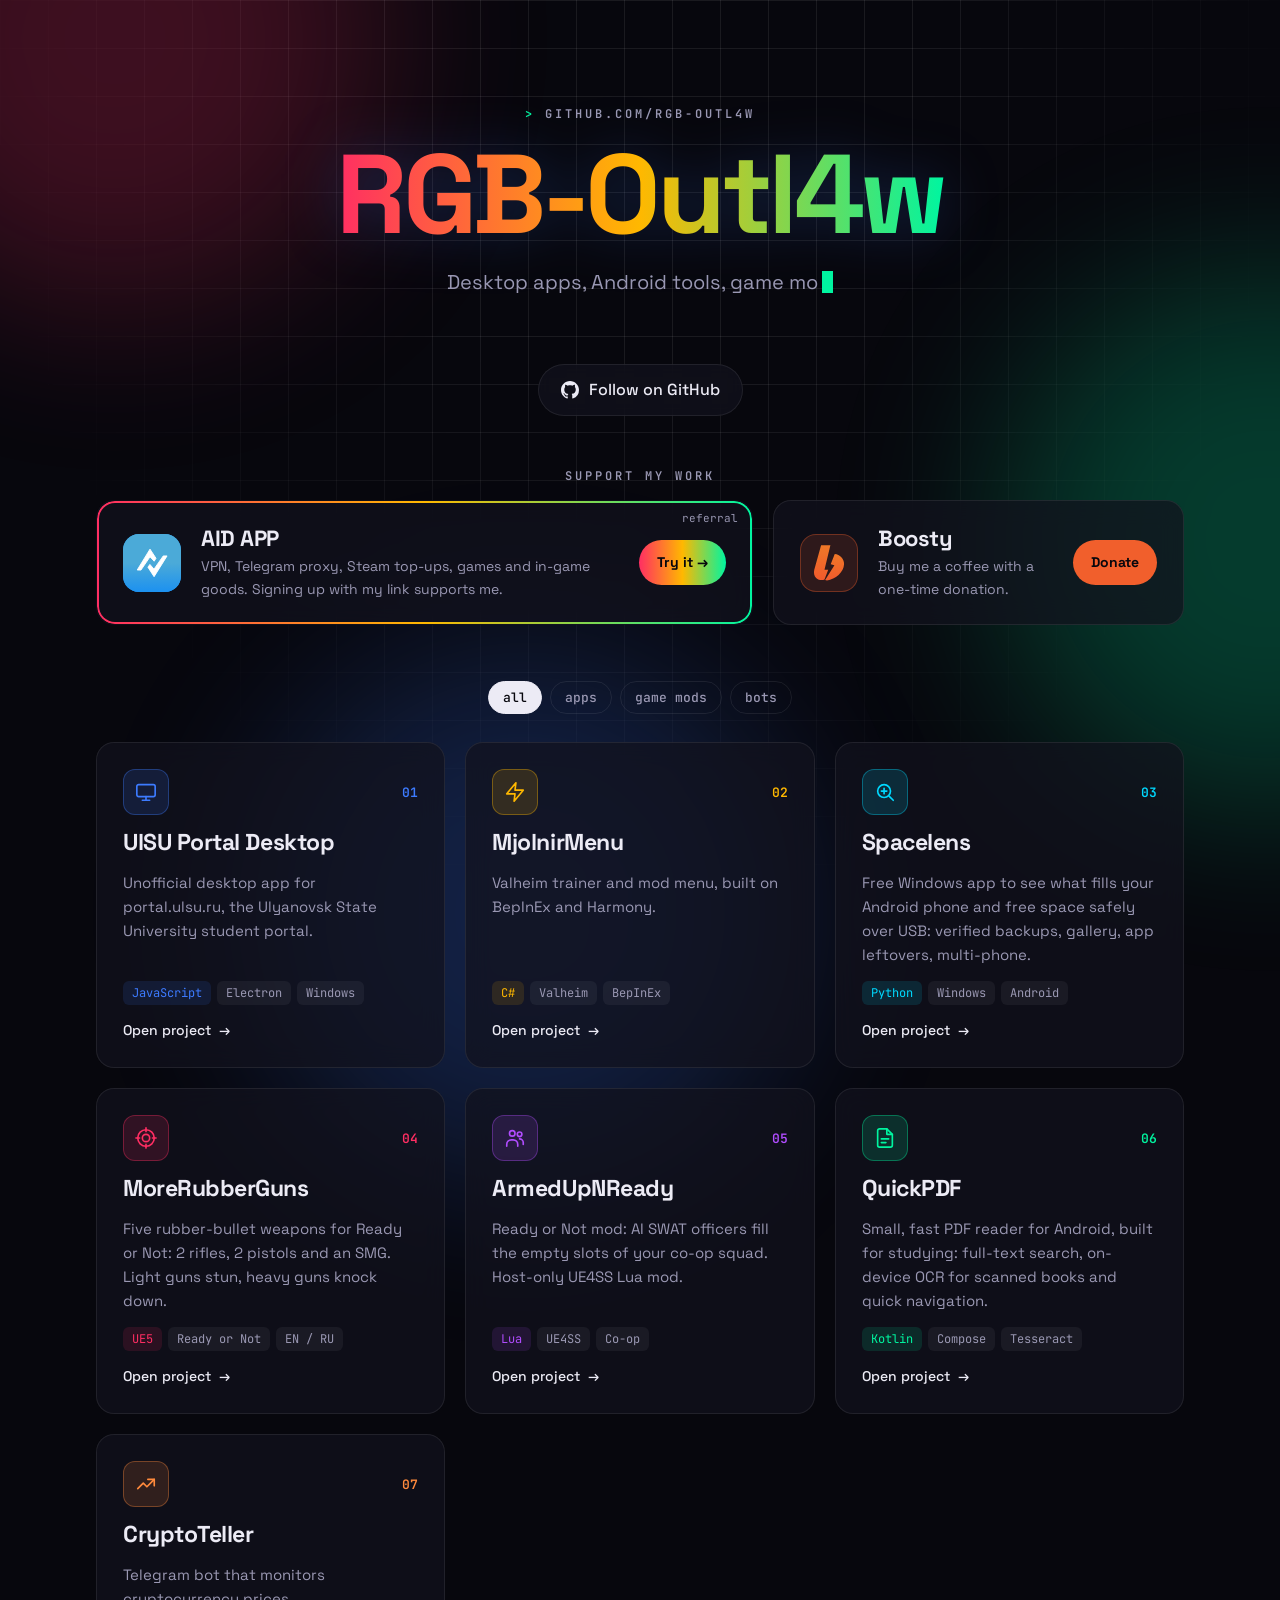
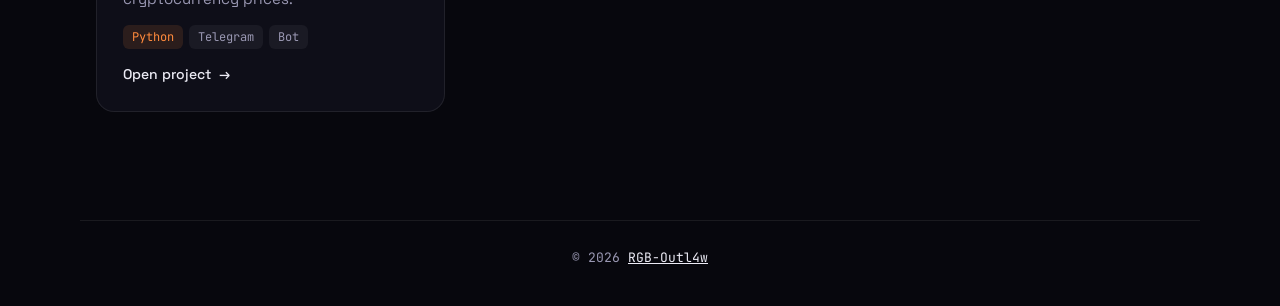
==== commit 9227b229: "Showcase: mobile UX improvements - Remove tap highlight flash and double-tap zoom delay on interacti" ====
--- a/docs/index.html
+++ b/docs/index.html
@@ -2,7 +2,9 @@
 <html lang="en">
 <head>
 <meta charset="utf-8">
-<meta name="viewport" content="width=device-width, initial-scale=1">
+<meta name="viewport" content="width=device-width, initial-scale=1, viewport-fit=cover">
+<meta name="theme-color" content="#07070d">
+<meta name="color-scheme" content="dark">
 <title>RGB-Outl4w · Projects</title>
 <meta name="description" content="Showcase of RGB-Outl4w's projects: desktop apps, Android apps, game mods and bots.">
 <meta property="og:title" content="RGB-Outl4w · Projects">
@@ -130,9 +132,9 @@
 <footer class="wrap">&copy; <span id="y">2026</span> <a href="https://github.com/RGB-Outl4w">RGB-Outl4w</a></footer>
 
 <div class="term" role="dialog" aria-label="Terminal">
-  <div class="term-bar"><i></i><i></i><i></i><span>outlaw@rgb: ~</span></div>
+  <div class="term-bar"><i></i><i></i><i></i><span>outlaw@rgb: ~</span><button class="term-close" type="button" aria-label="Close terminal">&times;</button></div>
   <div class="term-out" id="term-out" aria-live="polite"></div>
-  <form class="term-in" id="term-form" autocomplete="off"><label for="term-input">outlaw@rgb:~$</label><input id="term-input" spellcheck="false" autocapitalize="off"></form>
+  <form class="term-in" id="term-form" autocomplete="off"><label for="term-input">outlaw@rgb:~$</label><input id="term-input" spellcheck="false" autocapitalize="off" autocorrect="off" enterkeyhint="send"></form>
 </div>
 
 <div class="toast" role="status"></div>
--- a/docs/css/style.css
+++ b/docs/css/style.css
@@ -10,7 +10,10 @@
   --rgb: linear-gradient(90deg, var(--r), #ffb800, var(--g), #00d9ff, var(--b), #b14dff, var(--r));
 }
 * { box-sizing: border-box; margin: 0; }
-html { scroll-behavior: smooth; }
+html { scroll-behavior: smooth; -webkit-text-size-adjust: 100%; text-size-adjust: 100%; overflow-x: clip; }
+/* Touch: no grey/blue tap flash, no double-tap-zoom delay on interactive things */
+* { -webkit-tap-highlight-color: transparent; }
+a, button, input, label, h1 { touch-action: manipulation; }
 body {
   background: var(--bg);
   color: var(--text);
@@ -39,11 +42,11 @@
 .wrap { max-width: 1120px; margin: 0 auto; padding-inline: 16px; }
 
 /* Hero */
-header { padding-block: 12vh 6vh; text-align: center; }
+header { padding-block: 12vh 6vh; padding-block: max(12svh, calc(env(safe-area-inset-top) + 48px)) 6svh; text-align: center; }
 .tag { font: 600 12px/1 "JetBrains Mono", monospace; letter-spacing: .25em; text-transform: uppercase; color: var(--muted); }
 .tag::before { content: "> "; color: var(--g); }
 h1 {
-  position: relative; cursor: default; user-select: none; -webkit-user-select: none;
+  position: relative; cursor: default; user-select: none; -webkit-user-select: none; -webkit-touch-callout: none;
   font-size: clamp(44px, 11vw, 112px); line-height: .95; font-weight: 700; letter-spacing: -.04em;
   margin: 22px 0 18px;
   filter: drop-shadow(0 0 28px rgba(61, 123, 255, .25));
@@ -90,7 +93,7 @@
 .cta { display: inline-flex; gap: 10px; align-items: center; margin-top: 34px; padding: 12px 22px; border-radius: 999px;
   color: var(--text); text-decoration: none; font-weight: 500; border: 1px solid var(--line); background: var(--panel); backdrop-filter: blur(8px);
   transition: border-color .2s, transform .2s, translate .25s ease-out; }
-.cta:hover { border-color: var(--g); transform: translateY(-2px); }
+@media (hover: hover) { .cta:hover { border-color: var(--g); transform: translateY(-2px); } }
 .cta svg { width: 18px; height: 18px; fill: currentColor; }
 
 /* Support */
@@ -102,7 +105,8 @@
   text-decoration: none; color: inherit; background: var(--panel); backdrop-filter: blur(12px); border: 1px solid var(--line);
   overflow: hidden; transition: transform .3s, box-shadow .3s;
 }
-.sup:hover, .sup:focus-visible { transform: translateY(-4px); box-shadow: 0 18px 50px -18px color-mix(in srgb, var(--c) 60%, transparent); outline: none; }
+.sup:focus-visible { transform: translateY(-4px); box-shadow: 0 18px 50px -18px color-mix(in srgb, var(--c) 60%, transparent); outline: none; }
+@media (hover: hover) { .sup:hover { transform: translateY(-4px); box-shadow: 0 18px 50px -18px color-mix(in srgb, var(--c) 60%, transparent); } }
 .sup .badge { position: absolute; top: 12px; right: 14px; font: 11px/1 "JetBrains Mono", monospace; color: var(--muted); }
 .sup .logo { flex: none; width: 58px; height: 58px; border-radius: 16px; display: grid; place-items: center; font: 700 20px/1 "Space Grotesk", sans-serif; color: var(--bg); background: var(--c); }
 .sup h3 { font-size: 22px; letter-spacing: -.02em; line-height: 1.2; }
@@ -112,7 +116,7 @@
   flex: none; padding: 11px 18px; border-radius: 999px; font-weight: 700; font-size: 14px; color: var(--bg); background: var(--c);
   transition: transform .3s, translate .25s ease-out;
 }
-.sup:hover .btn { transform: scale(1.06); }
+@media (hover: hover) { .sup:hover .btn { transform: scale(1.06); } }
 /* AID APP: always-on animated RGB border */
 .sup.aid { --c: #1c91f0; border-color: transparent; }
 .sup.aid::after {
@@ -140,7 +144,7 @@
   font: 500 13px/1 "JetBrains Mono", monospace; color: var(--muted); cursor: pointer;
   padding: 9px 14px; border-radius: 999px; border: 1px solid var(--line); background: transparent; transition: .2s;
 }
-.filters button:hover { color: var(--text); }
+@media (hover: hover) { .filters button:hover { color: var(--text); } }
 .filters button[aria-pressed="true"] { color: var(--bg); background: var(--text); border-color: var(--text); }
 
 /* Cards */
@@ -168,9 +172,13 @@
   -webkit-mask: linear-gradient(#000 0 0) content-box, linear-gradient(#000 0 0);
   -webkit-mask-composite: xor; mask-composite: exclude;
 }
-.card:hover { transition-duration: .12s, .35s, .35s; }
-.card:hover, .card:focus-visible { transform: perspective(900px) rotateX(var(--rx, 0deg)) rotateY(var(--ry, 0deg)) translateY(-6px); box-shadow: 0 20px 50px -20px color-mix(in srgb, var(--c) 55%, transparent); outline: none; }
-.card:hover::before, .card:hover::after, .card:focus-visible::after { opacity: 1; }
+@media (hover: hover) { .card:hover { transition-duration: .12s, .35s, .35s; } }
+.card:focus-visible { transform: perspective(900px) rotateX(var(--rx, 0deg)) rotateY(var(--ry, 0deg)) translateY(-6px); box-shadow: 0 20px 50px -20px color-mix(in srgb, var(--c) 55%, transparent); outline: none; }
+.card:focus-visible::after { opacity: 1; }
+@media (hover: hover) {
+  .card:hover { transform: perspective(900px) rotateX(var(--rx, 0deg)) rotateY(var(--ry, 0deg)) translateY(-6px); box-shadow: 0 20px 50px -20px color-mix(in srgb, var(--c) 55%, transparent); }
+  .card:hover::before, .card:hover::after { opacity: 1; }
+}
 
 .top { display: flex; align-items: center; justify-content: space-between; }
 .num { font: 600 13px/1 "JetBrains Mono", monospace; color: var(--c); }
@@ -184,7 +192,7 @@
 .meta span:first-child { color: var(--c); background: color-mix(in srgb, var(--c) 12%, transparent); }
 .go { display: flex; align-items: center; gap: 8px; font-weight: 500; font-size: 14px; color: var(--text); }
 .go i { transition: transform .3s; font-style: normal; }
-.card:hover .go i { transform: translateX(6px); }
+@media (hover: hover) { .card:hover .go i { transform: translateX(6px); } }
 
 footer { border-top: 1px solid var(--line); padding-block: 28px 40px; text-align: center; color: var(--muted); font: 13px "JetBrains Mono", monospace; }
 footer a { color: var(--text); }
@@ -240,6 +248,39 @@
 }
 .idle small { position: absolute; bottom: 24px; left: 0; right: 0; text-align: center; color: var(--muted); font: 12px "JetBrains Mono", monospace; }
 
+/* ---------- Touch screens ---------- */
+@media (hover: none), (pointer: coarse) {
+  /* Press feedback replaces hover: quick squish, spotlight at the finger, RGB border */
+  .card, .sup, .cta, .filters button, .sup .btn { transition-duration: .15s; }
+  .card:active { transform: scale(.98); }
+  .card:active::before, .card:active::after { opacity: 1; }
+  .sup:active { transform: scale(.98); box-shadow: 0 18px 50px -18px color-mix(in srgb, var(--c) 60%, transparent); }
+  .cta:active { transform: scale(.96); border-color: var(--g); }
+  .filters button:active { transform: scale(.94); }
+  /* Comfortable 44px tap targets */
+  .filters button { min-height: 44px; padding-inline: 18px; }
+  footer a { display: inline-block; padding: 10px 4px; }
+  /* iOS zooms into inputs under 16px */
+  .term-in input { font-size: 16px; }
+  /* Cheaper rendering on phones: lighter blur on the big blobs */
+  .blob { filter: blur(60px); }
+  .card, .sup { backdrop-filter: blur(6px); }
+}
+@media (max-width: 480px) {
+  /* Filters: one swipeable row instead of an awkward wrap */
+  .filters { flex-wrap: nowrap; justify-content: flex-start; overflow-x: auto; scrollbar-width: none; margin-inline: -16px; padding-inline: 16px; scroll-padding-inline: 16px; }
+  .filters::-webkit-scrollbar { display: none; }
+  .filters button { flex: none; }
+  .card { padding: 22px; }
+}
+/* Notches / home indicator */
+.toast { bottom: max(24px, calc(env(safe-area-inset-bottom) + 12px)); }
+footer { padding-bottom: max(40px, calc(env(safe-area-inset-bottom) + 24px)); }
+.term { top: max(16px, env(safe-area-inset-top)); }
+.term-out { overscroll-behavior: contain; }
+.term-close { margin-left: auto; width: 32px; height: 32px; margin-block: -8px; margin-right: -8px; display: grid; place-items: center; border: 0; background: none; color: var(--muted); font: 20px/1 sans-serif; cursor: pointer; border-radius: 8px; }
+.term-close:hover, .term-close:active { color: var(--text); }
+
 @media (prefers-reduced-motion: reduce) {
   *, *::before, *::after { animation: none !important; transition: none !important; }
   .card { opacity: 1; transform: none; }
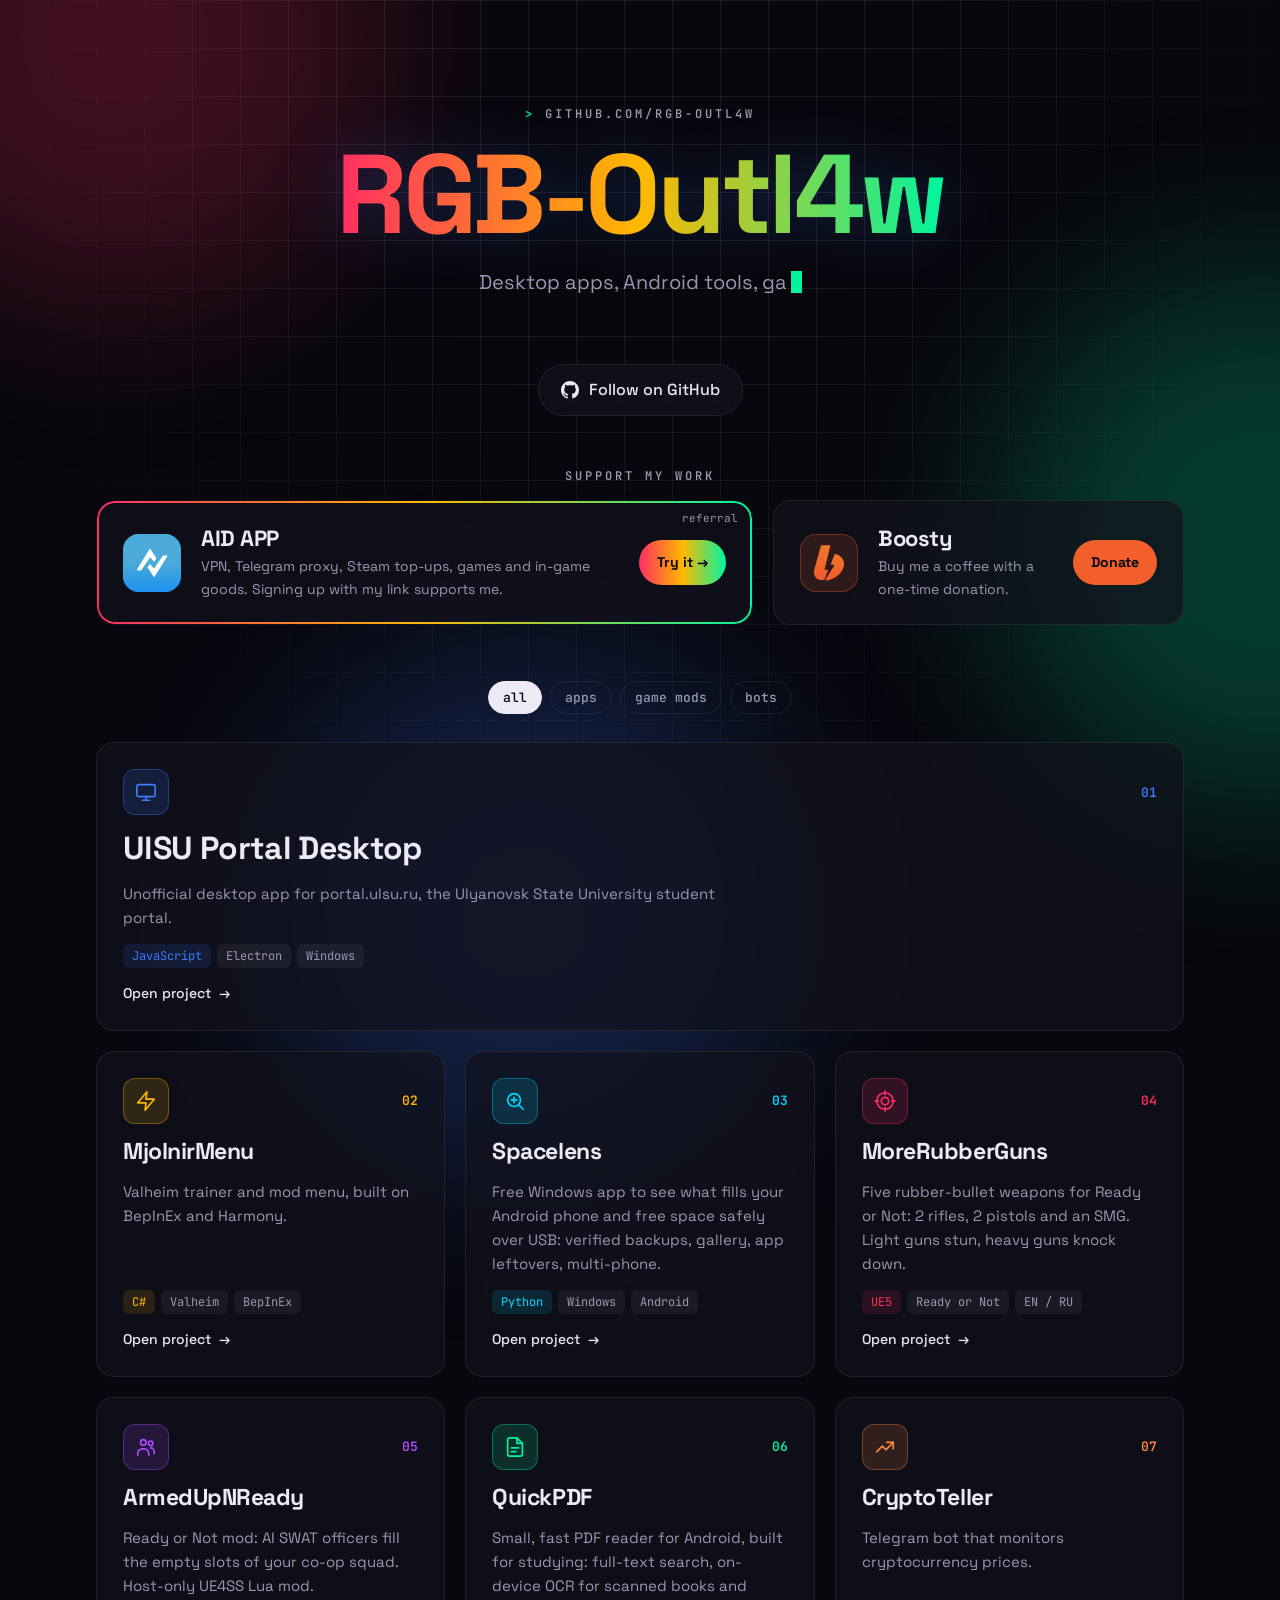
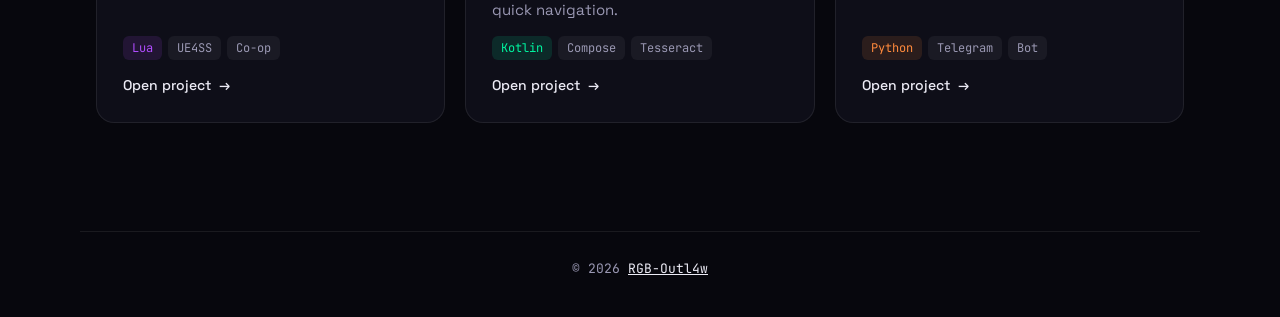
==== commit 9190b38f: "Showcase: UlSU Portal Desktop card spans the full row Co-Authored-By: Claude Opus 5.5 <noreply@anthr" ====
--- a/docs/index.html
+++ b/docs/index.html
@@ -71,7 +71,7 @@
   </div>
 
   <div class="grid">
-    <a class="card" data-cat="app" style="--c:#3d7bff" href="https://rgb-outl4w.github.io/UlSU-Portal-Desktop/">
+    <a class="card main" data-cat="app" style="--c:#3d7bff" href="https://rgb-outl4w.github.io/UlSU-Portal-Desktop/">
       <div class="top"><div class="icon"><svg viewBox="0 0 24 24"><rect x="2" y="4" width="20" height="13" rx="2"/><path d="M8 21h8M12 17v4"/></svg></div><span class="num">01</span></div>
       <h2>UlSU Portal Desktop</h2>
       <p>Unofficial desktop app for portal.ulsu.ru, the Ulyanovsk State University student portal.</p>
--- a/docs/css/style.css
+++ b/docs/css/style.css
@@ -160,6 +160,9 @@
 }
 .card.in { opacity: 1; transform: none; }
 .card[hidden] { display: none; }
+.card.main { grid-column: 1 / -1; }
+.card.main h2 { font-size: clamp(23px, 3vw, 32px); }
+.card.main p { max-width: 640px; }
 /* Spotlight following the cursor */
 .card::before {
   content: ""; position: absolute; inset: 0; border-radius: inherit; pointer-events: none; opacity: 0; transition: opacity .3s;
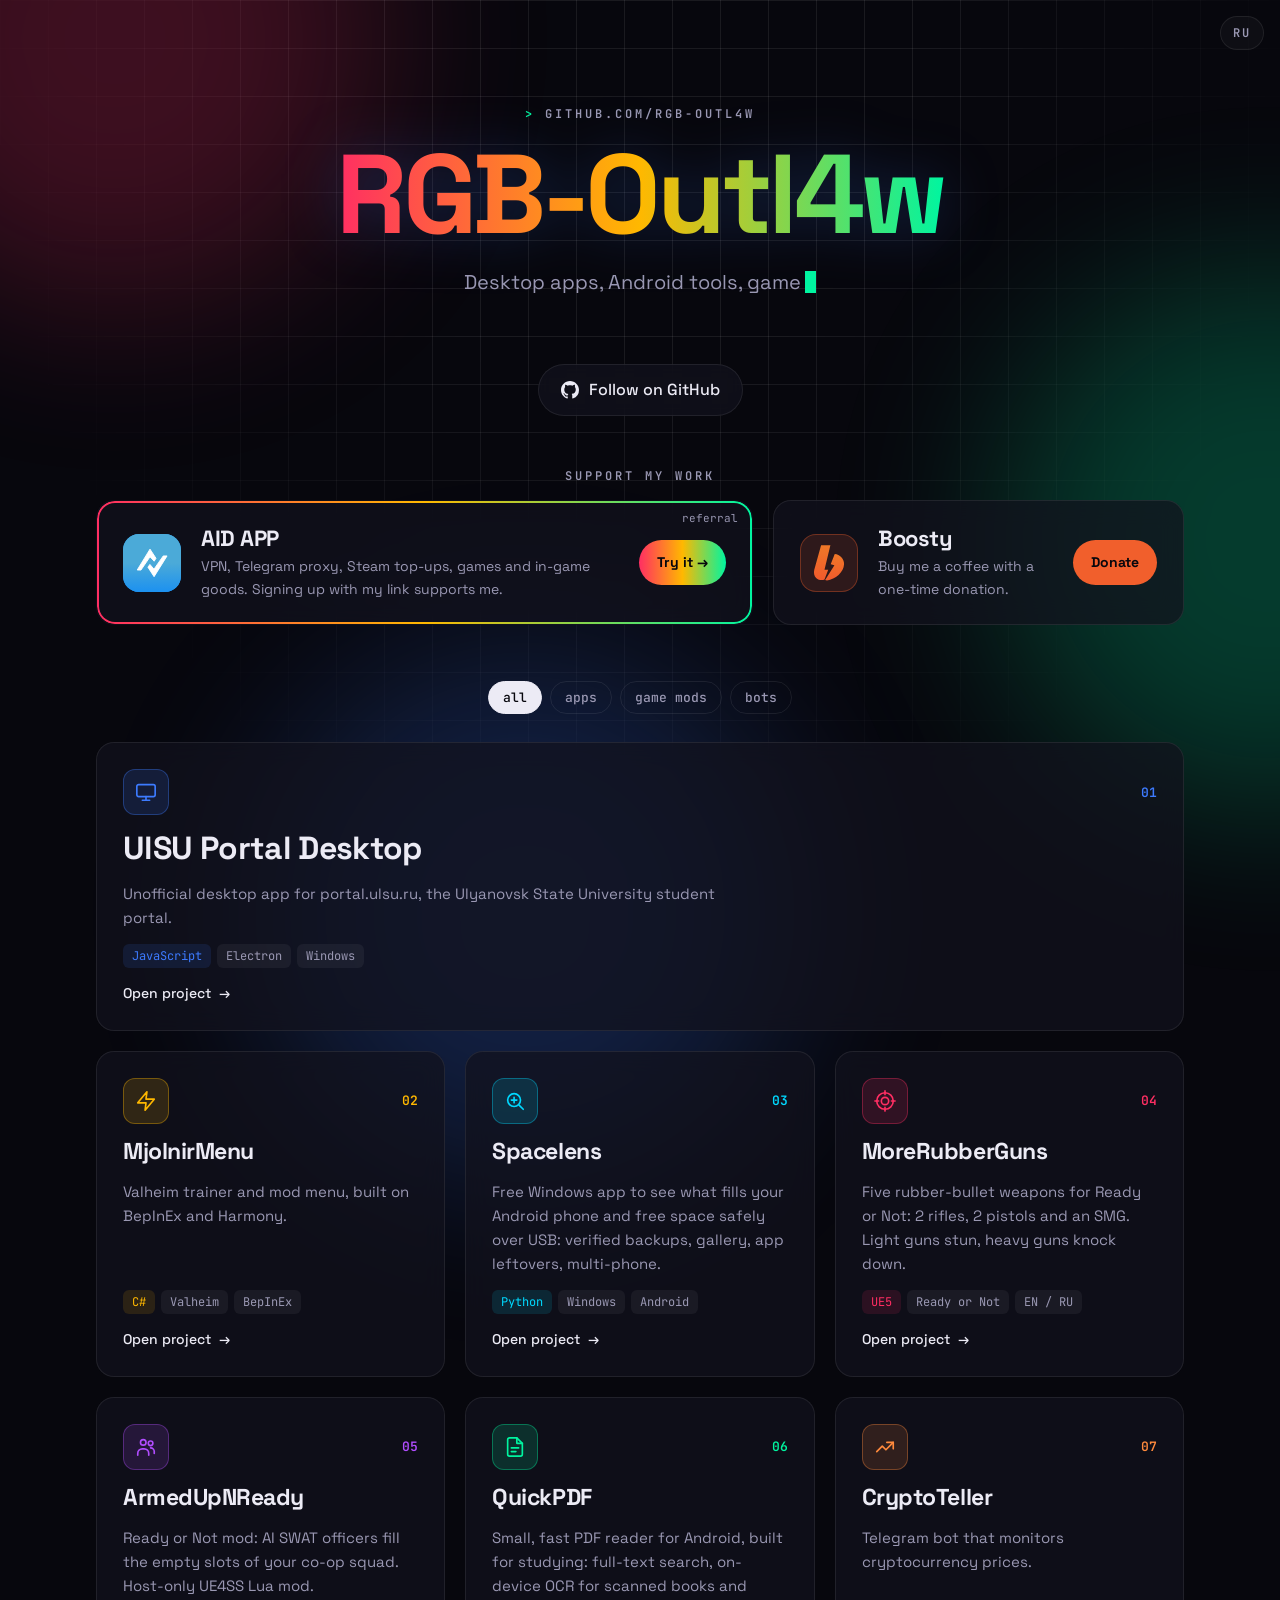
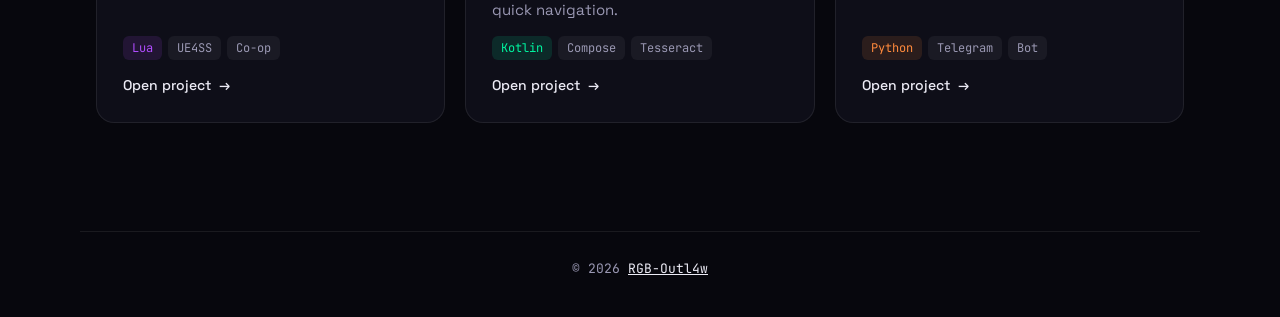
==== commit 779dc6f2: "Showcase: add Russian version at /ru/ with language switch - docs/ru/index.html shares the same CSS/" ====
--- a/docs/index.html
+++ b/docs/index.html
@@ -10,6 +10,8 @@
 <meta property="og:title" content="RGB-Outl4w · Projects">
 <meta property="og:description" content="Desktop apps, Android apps, game mods and bots.">
 <link rel="icon" href="data:image/svg+xml,<svg xmlns='http://www.w3.org/2000/svg' viewBox='0 0 100 100'><defs><linearGradient id='g'><stop offset='0' stop-color='%23ff2e63'/><stop offset='.5' stop-color='%2300f5a0'/><stop offset='1' stop-color='%233d7bff'/></linearGradient></defs><rect width='100' height='100' rx='22' fill='%230a0a12'/><text x='50' y='68' font-size='54' font-family='monospace' font-weight='700' text-anchor='middle' fill='url(%23g)'>O4</text></svg>">
+<link rel="alternate" hreflang="en" href="https://rgb-outl4w.github.io/RGB-Outl4w/">
+<link rel="alternate" hreflang="ru" href="https://rgb-outl4w.github.io/RGB-Outl4w/ru/">
 <link rel="preconnect" href="https://fonts.googleapis.com">
 <link rel="preconnect" href="https://fonts.gstatic.com" crossorigin>
 <link href="https://fonts.googleapis.com/css2?family=Space+Grotesk:wght@400;500;700&family=JetBrains+Mono:wght@400;600&display=swap" rel="stylesheet">
@@ -17,6 +19,7 @@
 </head>
 <body>
 <div class="blob r"></div><div class="blob g"></div><div class="blob b"></div>
+<a class="lang" href="ru/" hreflang="ru" lang="ru" aria-label="Русская версия">RU</a>
 
 <header class="wrap">
   <div class="tag">github.com/RGB-Outl4w</div>
--- a/docs/css/style.css
+++ b/docs/css/style.css
@@ -21,6 +21,16 @@
   min-height: 100vh;
   overflow-x: hidden;
 }
+/* Russian page: Space Grotesk has no Cyrillic, Manrope does (h1 keeps Space Grotesk) */
+html:lang(ru) body { font-family: Manrope, system-ui, sans-serif; }
+
+/* Language switch */
+.lang { position: absolute; z-index: 5; top: max(16px, env(safe-area-inset-top)); right: max(16px, env(safe-area-inset-right));
+  padding: 10px 12px; border: 1px solid var(--line); border-radius: 999px; background: rgba(255, 255, 255, .03);
+  font: 600 12px/1 "JetBrains Mono", monospace; letter-spacing: .15em; color: var(--muted); text-decoration: none; transition: color .2s, border-color .2s; }
+@media (hover: hover) { .lang:hover { color: var(--text); border-color: var(--g); } }
+.lang:focus-visible { color: var(--text); border-color: var(--g); outline: none; }
+
 /* Background: grid + drifting colour blobs */
 body::before {
   content: ""; position: fixed; inset: 0; z-index: -2;
@@ -46,6 +56,7 @@
 .tag { font: 600 12px/1 "JetBrains Mono", monospace; letter-spacing: .25em; text-transform: uppercase; color: var(--muted); }
 .tag::before { content: "> "; color: var(--g); }
 h1 {
+  font-family: "Space Grotesk", sans-serif;
   position: relative; cursor: default; user-select: none; -webkit-user-select: none; -webkit-touch-callout: none;
   font-size: clamp(44px, 11vw, 112px); line-height: .95; font-weight: 700; letter-spacing: -.04em;
   margin: 22px 0 18px;
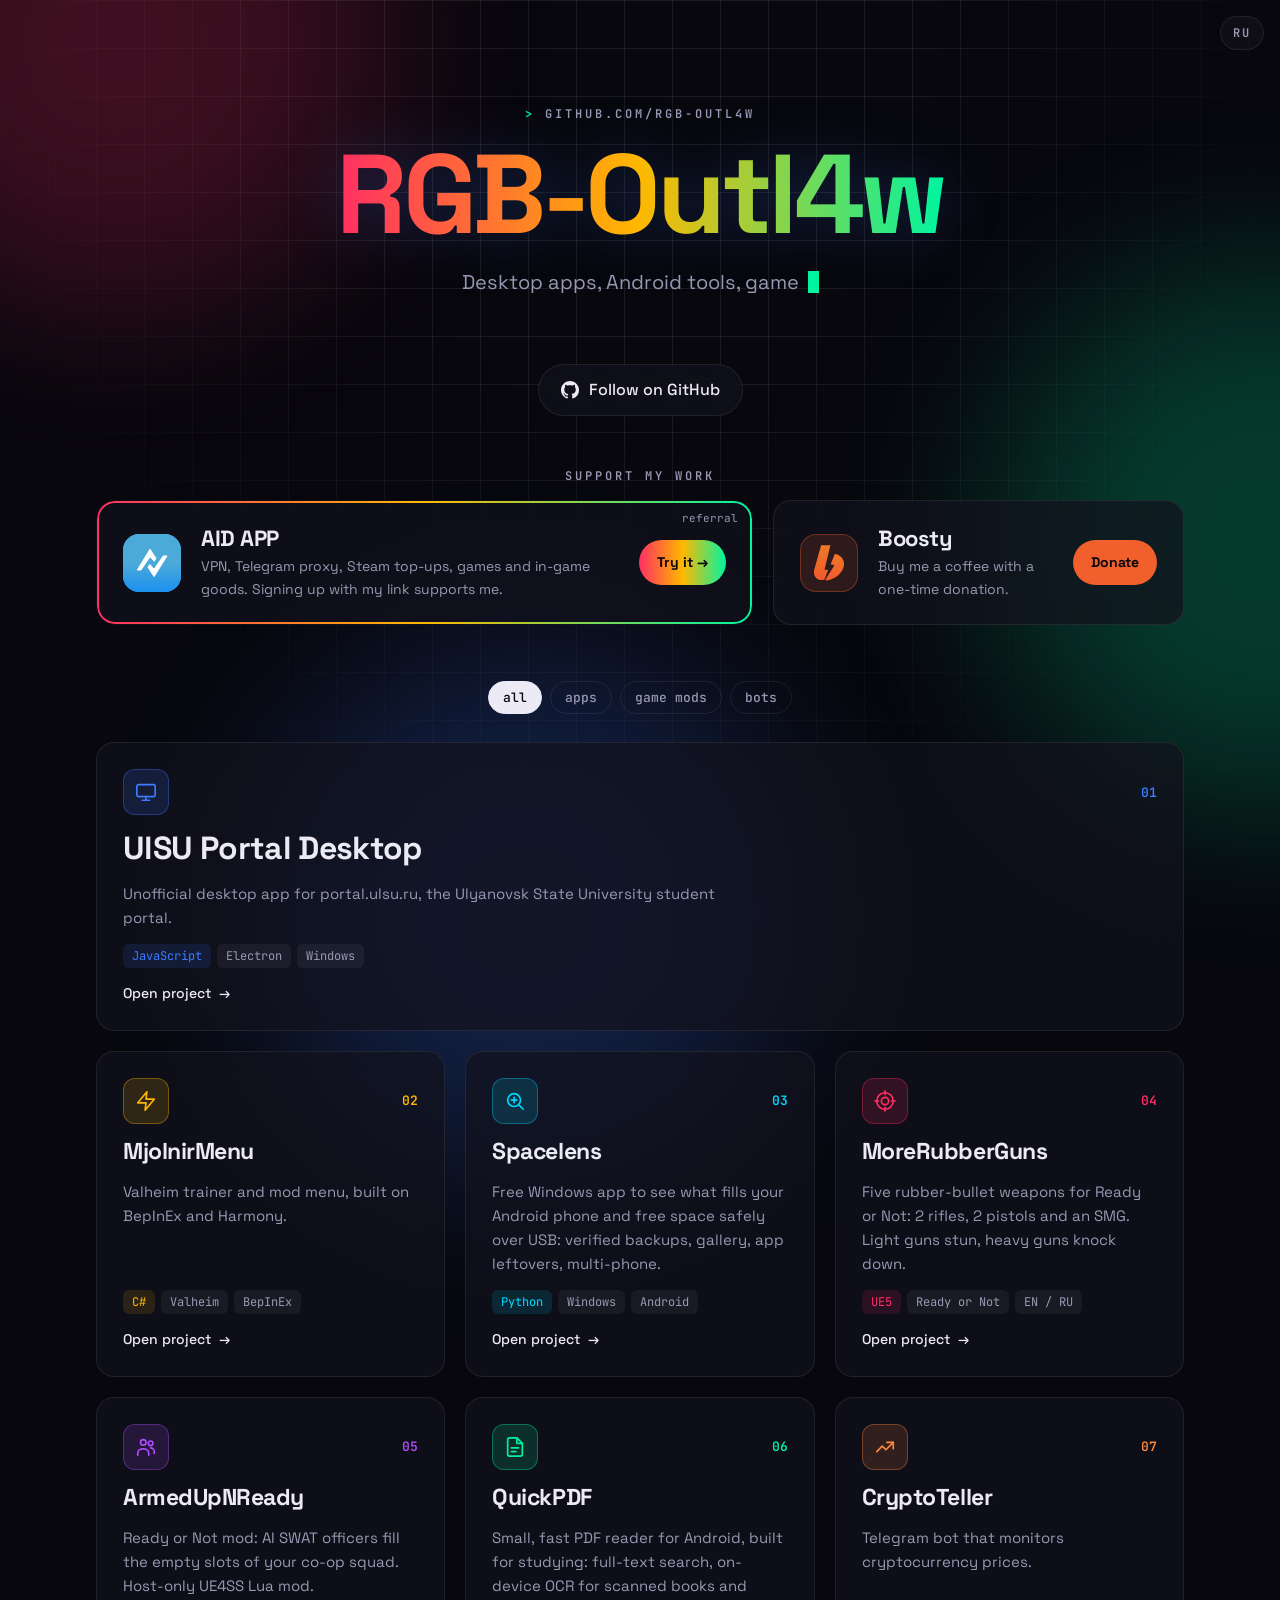
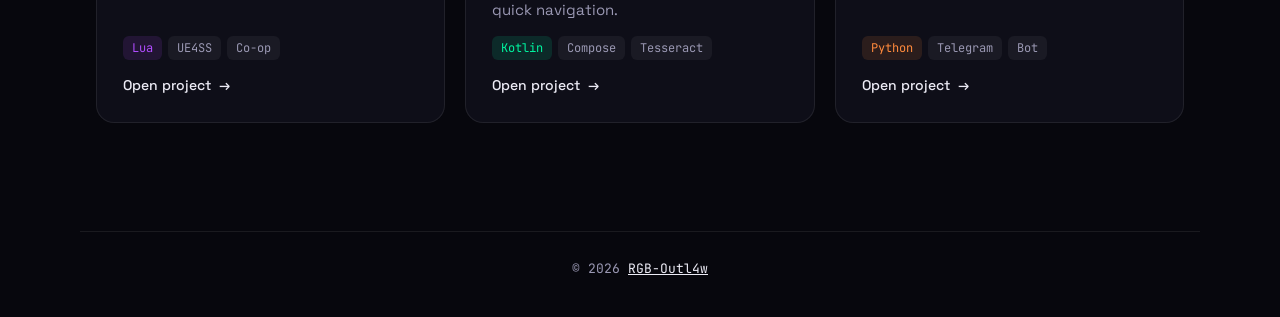
==== commit 1a8aba7d: "Showcase: live GitHub stats, activity heatmap, link preview image - Pages now deploys from a workflo" ====
--- a/docs/index.html
+++ b/docs/index.html
@@ -10,6 +10,15 @@
 <meta property="og:title" content="RGB-Outl4w · Projects">
 <meta property="og:description" content="Desktop apps, Android apps, game mods and bots.">
 <link rel="icon" href="data:image/svg+xml,<svg xmlns='http://www.w3.org/2000/svg' viewBox='0 0 100 100'><defs><linearGradient id='g'><stop offset='0' stop-color='%23ff2e63'/><stop offset='.5' stop-color='%2300f5a0'/><stop offset='1' stop-color='%233d7bff'/></linearGradient></defs><rect width='100' height='100' rx='22' fill='%230a0a12'/><text x='50' y='68' font-size='54' font-family='monospace' font-weight='700' text-anchor='middle' fill='url(%23g)'>O4</text></svg>">
+<meta property="og:type" content="website">
+<meta property="og:url" content="https://rgb-outl4w.github.io/RGB-Outl4w/">
+<meta property="og:site_name" content="RGB-Outl4w">
+<meta property="og:locale" content="en_US">
+<meta property="og:image" content="https://rgb-outl4w.github.io/RGB-Outl4w/og.png">
+<meta property="og:image:width" content="1200">
+<meta property="og:image:height" content="630">
+<meta property="og:image:alt" content="RGB-Outl4w projects showcase">
+<meta name="twitter:card" content="summary_large_image">
 <link rel="alternate" hreflang="en" href="https://rgb-outl4w.github.io/RGB-Outl4w/">
 <link rel="alternate" hreflang="ru" href="https://rgb-outl4w.github.io/RGB-Outl4w/ru/">
 <link rel="preconnect" href="https://fonts.googleapis.com">
@@ -29,6 +38,7 @@
     <svg viewBox="0 0 16 16" aria-hidden="true"><path d="M8 0C3.58 0 0 3.58 0 8c0 3.54 2.29 6.53 5.47 7.59.4.07.55-.17.55-.38 0-.19-.01-.82-.01-1.49-2.01.37-2.53-.49-2.69-.94-.09-.23-.48-.94-.82-1.13-.28-.15-.68-.52-.01-.53.63-.01 1.08.58 1.23.82.72 1.21 1.87.87 2.33.66.07-.52.28-.87.51-1.07-1.78-.2-3.64-.89-3.64-3.95 0-.87.31-1.59.82-2.15-.08-.2-.36-1.02.08-2.12 0 0 .67-.21 2.2.82.64-.18 1.32-.27 2-.27.68 0 1.36.09 2 .27 1.53-1.04 2.2-.82 2.2-.82.44 1.1.16 1.92.08 2.12.51.56.82 1.27.82 2.15 0 3.07-1.87 3.75-3.65 3.95.29.25.54.73.54 1.48 0 1.07-.01 1.93-.01 2.2 0 .21.15.46.55.38A8.013 8.013 0 0016 8c0-4.42-3.58-8-8-8z"/></svg>
     Follow on GitHub
   </a>
+  <section class="heat" hidden aria-label="GitHub activity"><div class="heat-grid"></div><div class="heat-cap"></div></section>
 </header>
 
 <main class="wrap">
@@ -146,5 +156,6 @@
 
 <script type="module" src="js/effects.js"></script>
 <script type="module" src="js/eggs.js"></script>
+<script type="module" src="js/github.js"></script>
 </body>
 </html>
--- a/docs/css/style.css
+++ b/docs/css/style.css
@@ -23,6 +23,21 @@
 }
 /* Russian page: Space Grotesk has no Cyrillic, Manrope does (h1 keeps Space Grotesk) */
 html:lang(ru) body { font-family: Manrope, system-ui, sans-serif; }
+
+/* Contribution heatmap: busier days go blue -> cyan -> green -> red (theme colours) */
+.heat { max-width: 880px; margin: 48px auto 0; }
+.heat-grid { display: grid; grid-template-rows: repeat(7, auto); grid-auto-flow: column; grid-auto-columns: minmax(10px, 1fr);
+  gap: 3px; overflow-x: auto; scrollbar-width: none; padding: 2px; }
+.heat-grid::-webkit-scrollbar { display: none; }
+.heat-grid > * { aspect-ratio: 1; border-radius: 3px; }
+.heat-grid i { background: rgba(255, 255, 255, .055); }
+.heat-grid [data-l="1"] { background: var(--b); opacity: .55; }
+.heat-grid [data-l="2"] { background: color-mix(in oklab, var(--b), var(--g)); opacity: .7; }
+.heat-grid [data-l="3"] { background: var(--g); opacity: .85; }
+.heat-grid [data-l="4"] { background: var(--r); }
+.heat.anim i { animation: pop .5s calc(var(--w) * 14ms) backwards; }
+@keyframes pop { from { opacity: 0; transform: scale(.3); } }
+.heat-cap { margin-top: 12px; font: 12px/1 "JetBrains Mono", monospace; color: var(--muted); }
 
 /* Language switch */
 .lang { position: absolute; z-index: 5; top: max(16px, env(safe-area-inset-top)); right: max(16px, env(safe-area-inset-right));
@@ -174,6 +189,11 @@
 .card.main { grid-column: 1 / -1; }
 .card.main h2 { font-size: clamp(23px, 3vw, 32px); }
 .card.main p { max-width: 640px; }
+/* Live GitHub line on cards (js/github.js) */
+.rel { display: flex; align-items: center; gap: 10px; font: 12px/1 "JetBrains Mono", monospace; color: var(--muted); }
+.rel .stars { margin-left: auto; color: var(--c); }
+.rel .live { width: 7px; height: 7px; border-radius: 50%; background: var(--c); box-shadow: 0 0 0 0 var(--c); animation: live 2s ease-out infinite; }
+@keyframes live { 70%, 100% { box-shadow: 0 0 0 6px transparent; } }
 /* Spotlight following the cursor */
 .card::before {
   content: ""; position: absolute; inset: 0; border-radius: inherit; pointer-events: none; opacity: 0; transition: opacity .3s;
